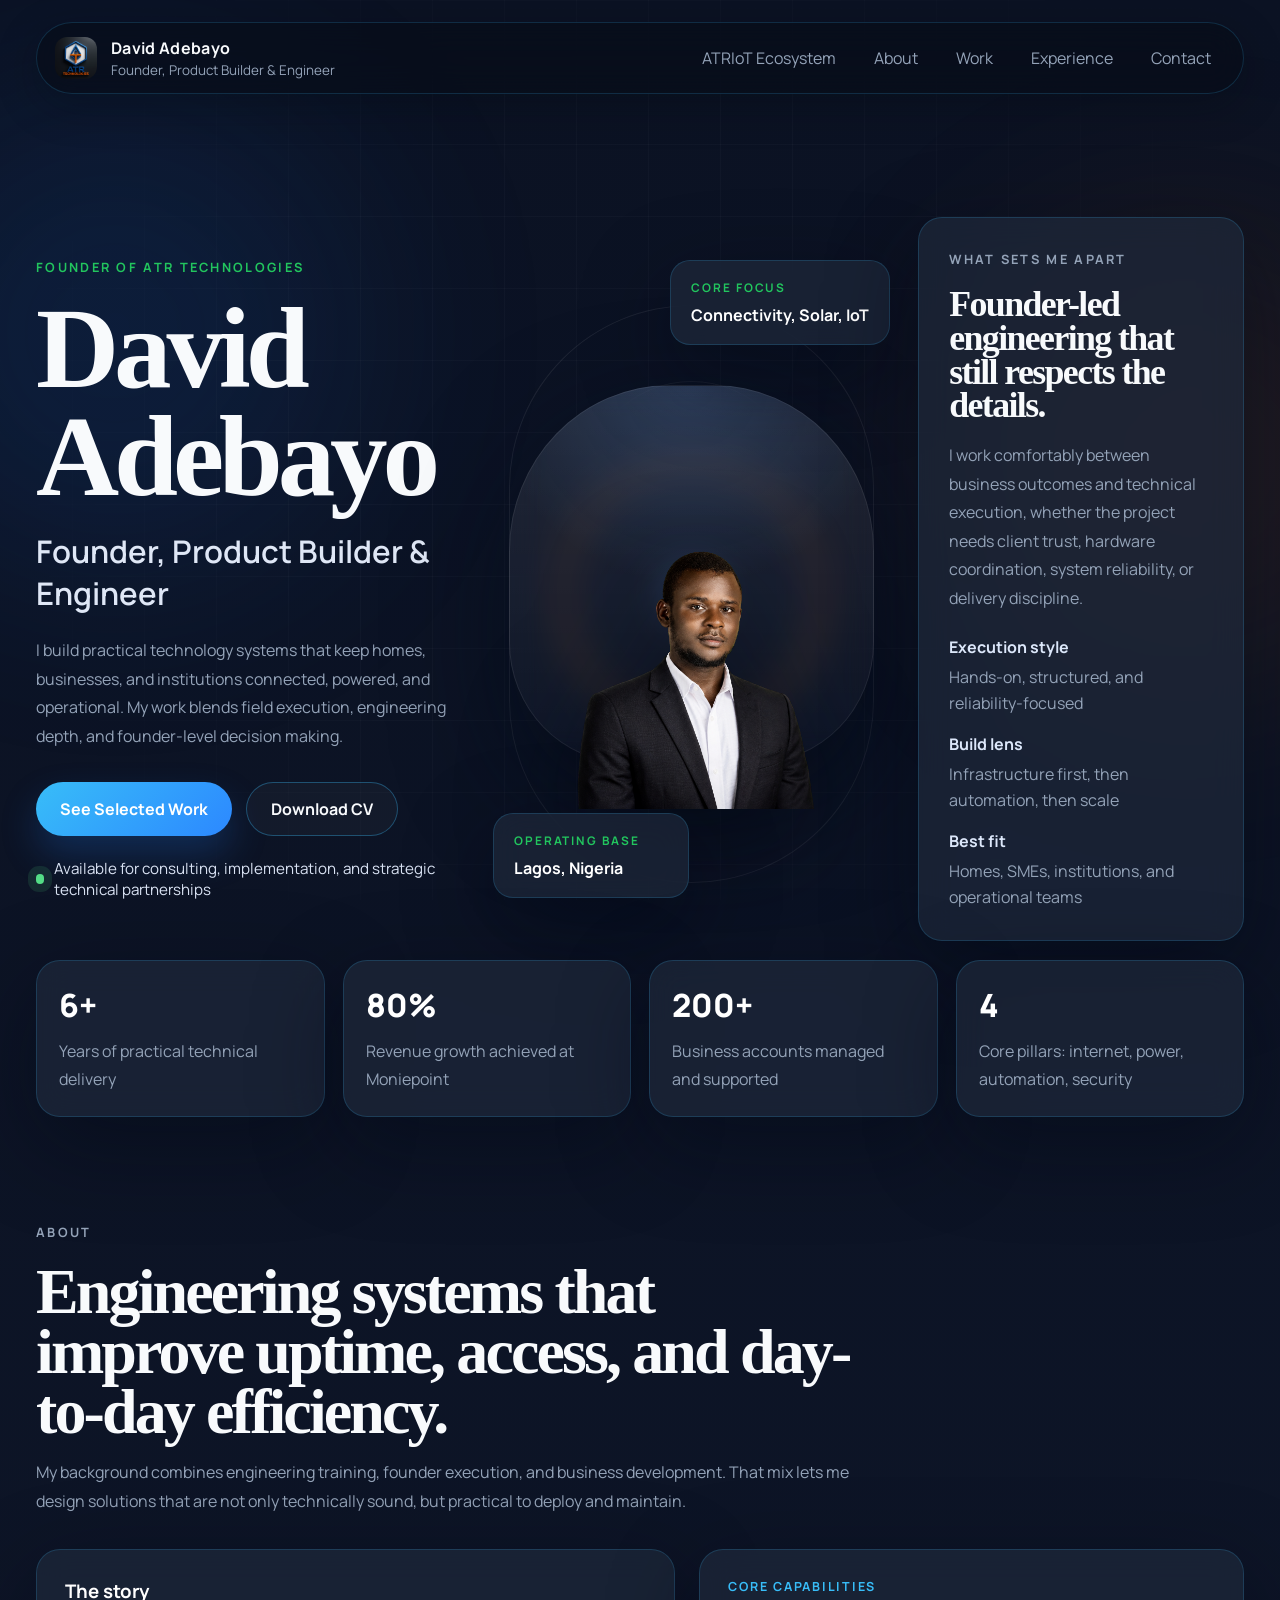
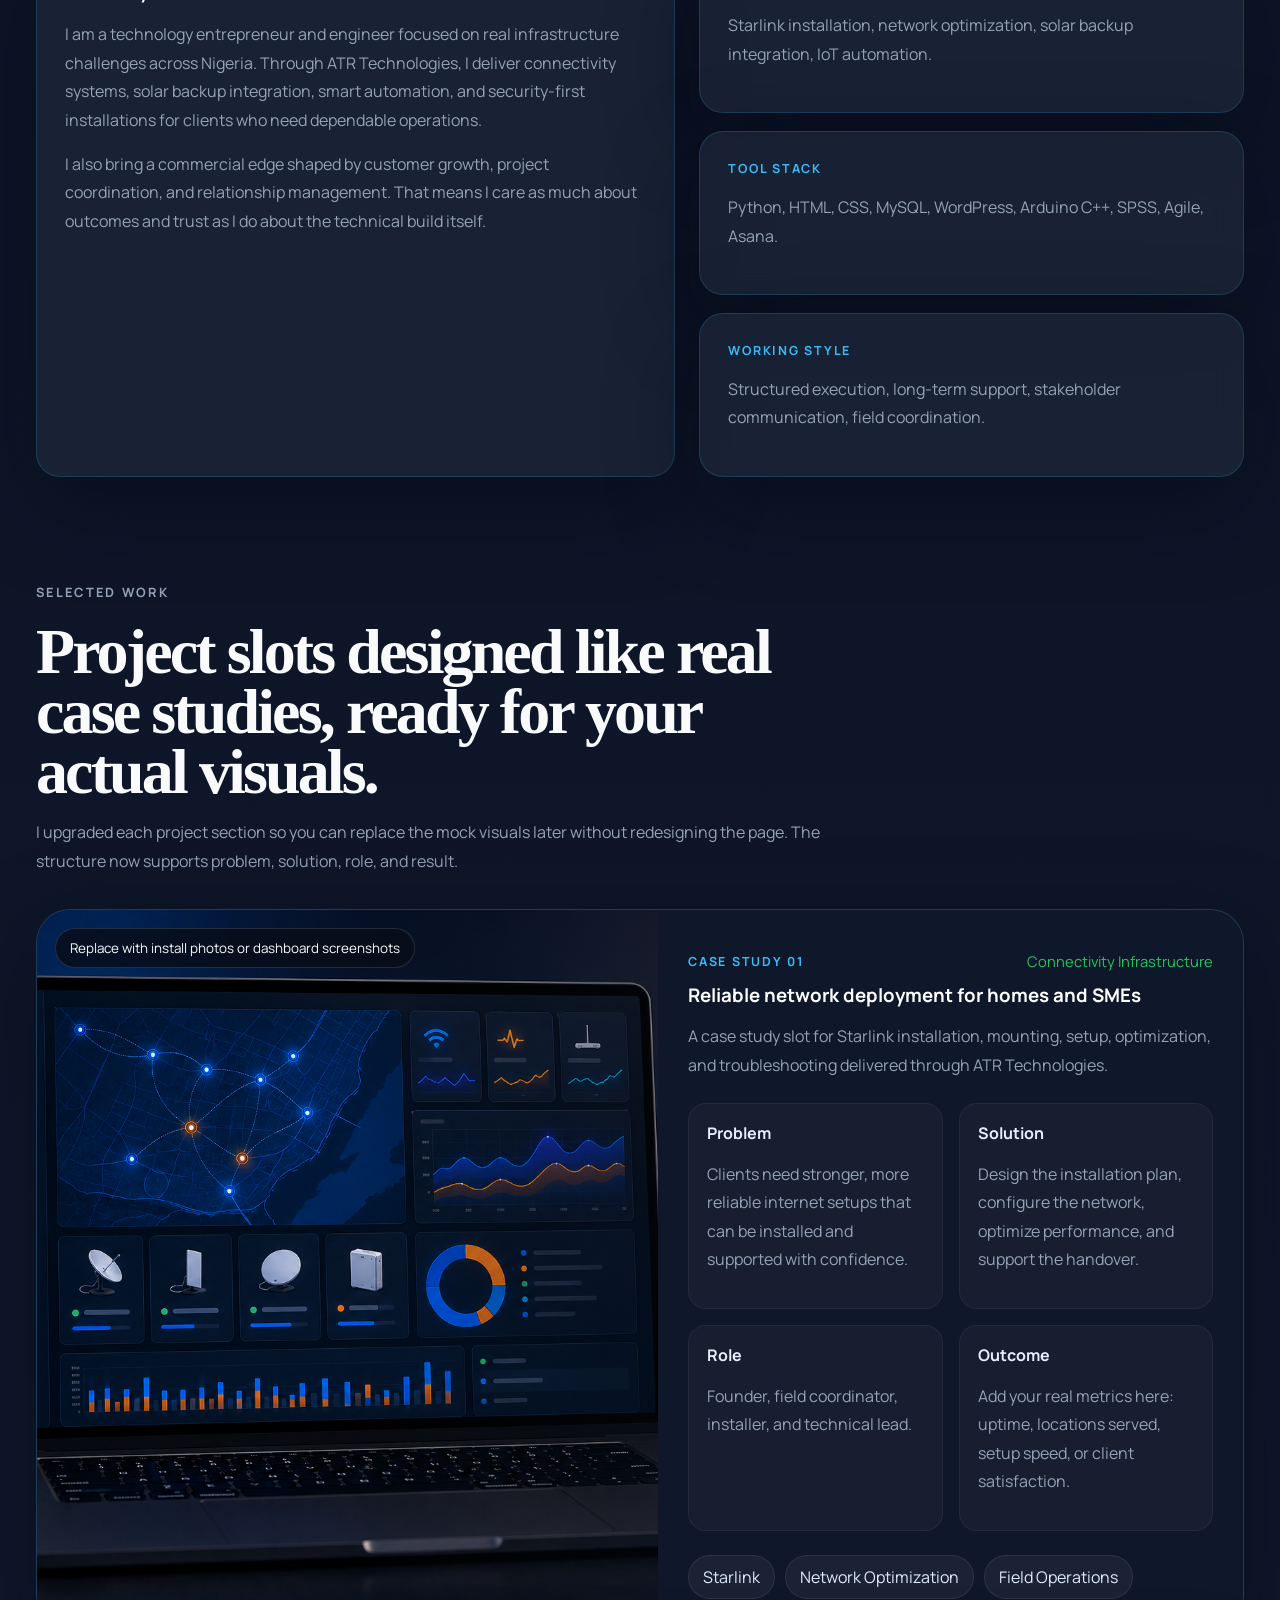
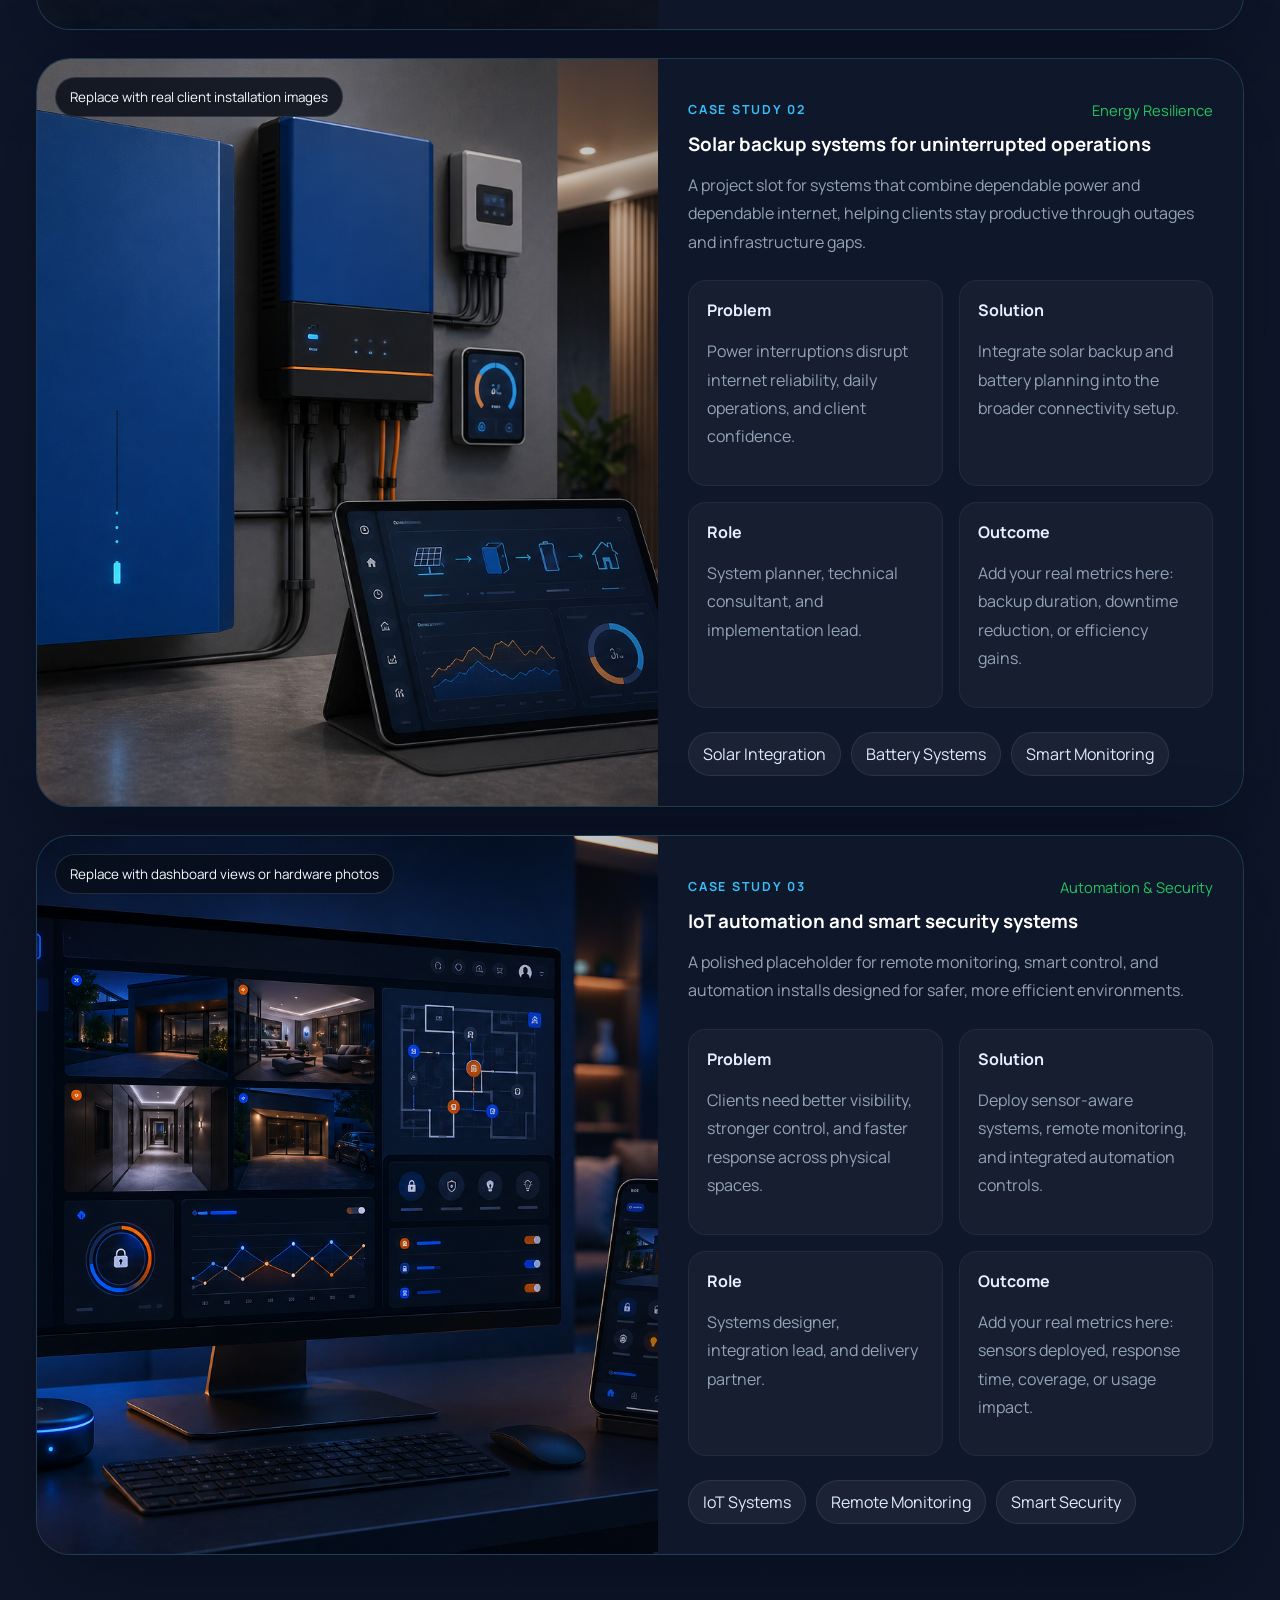
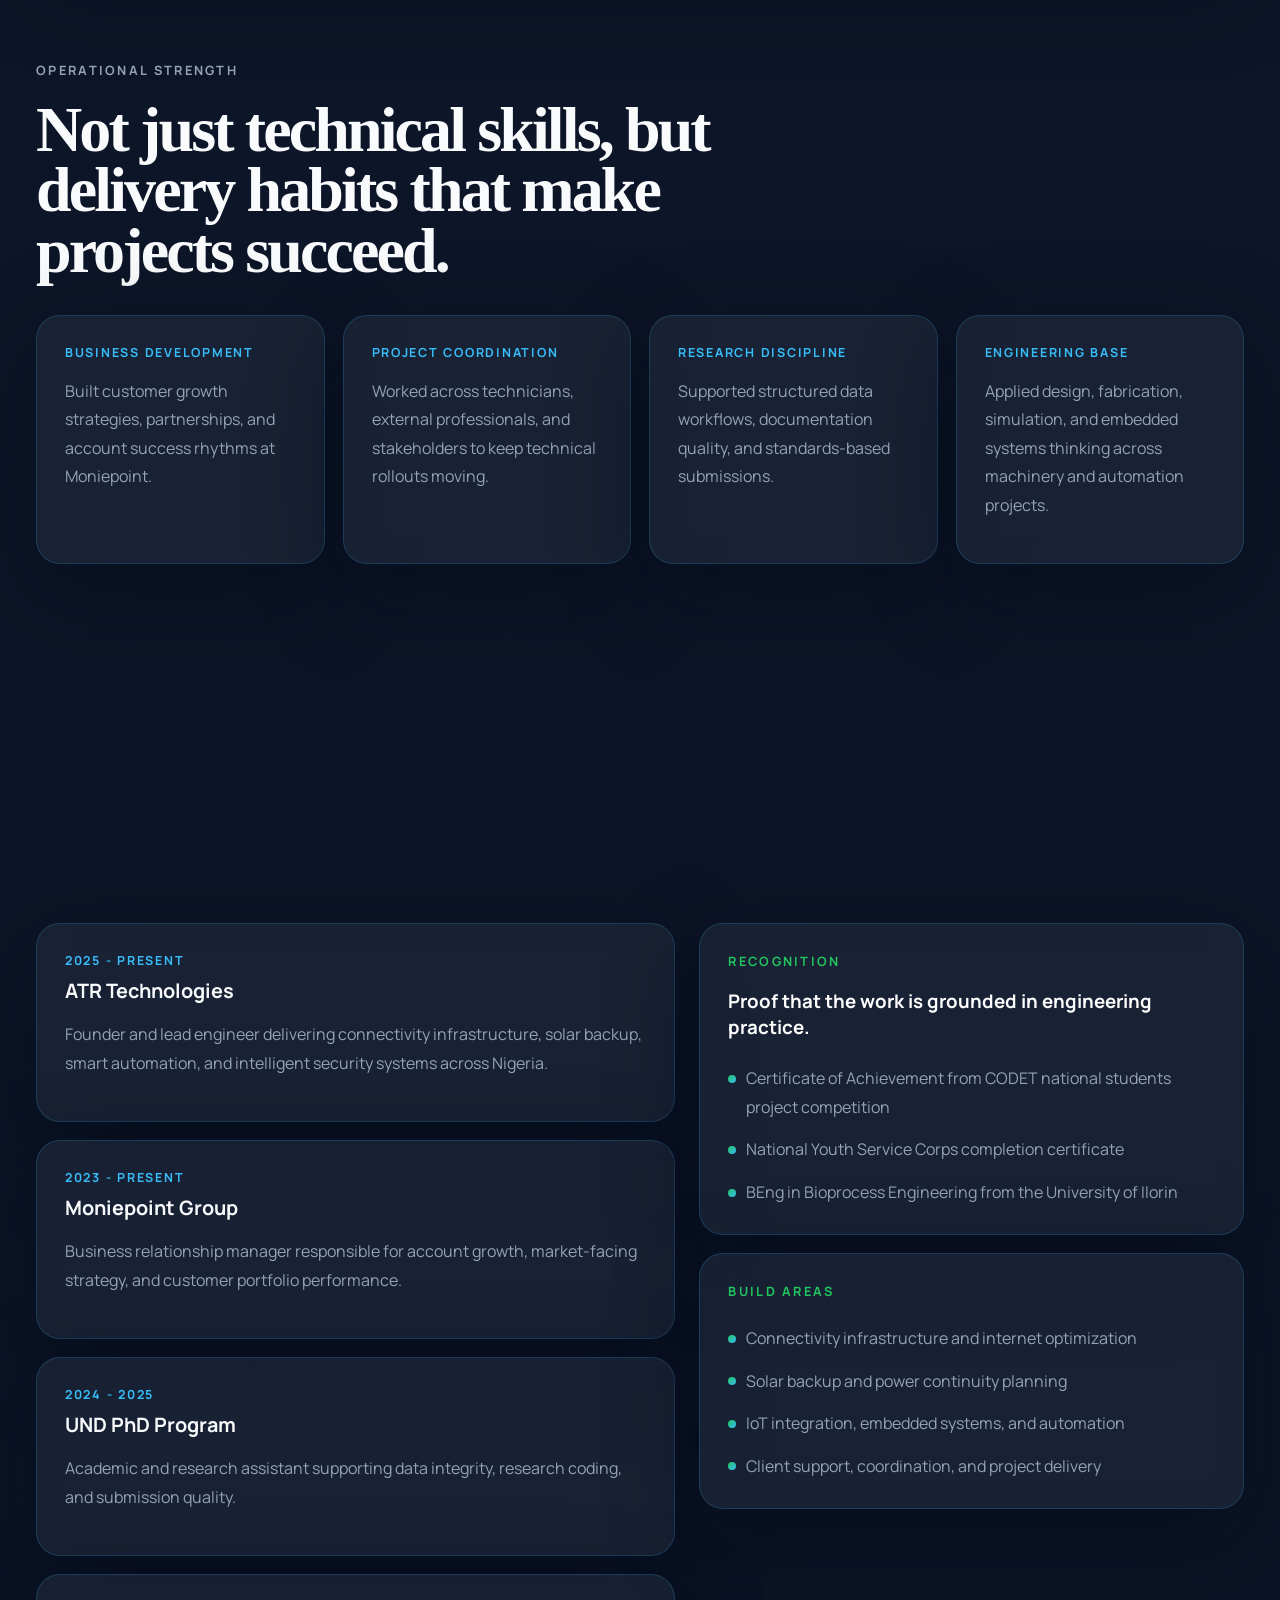
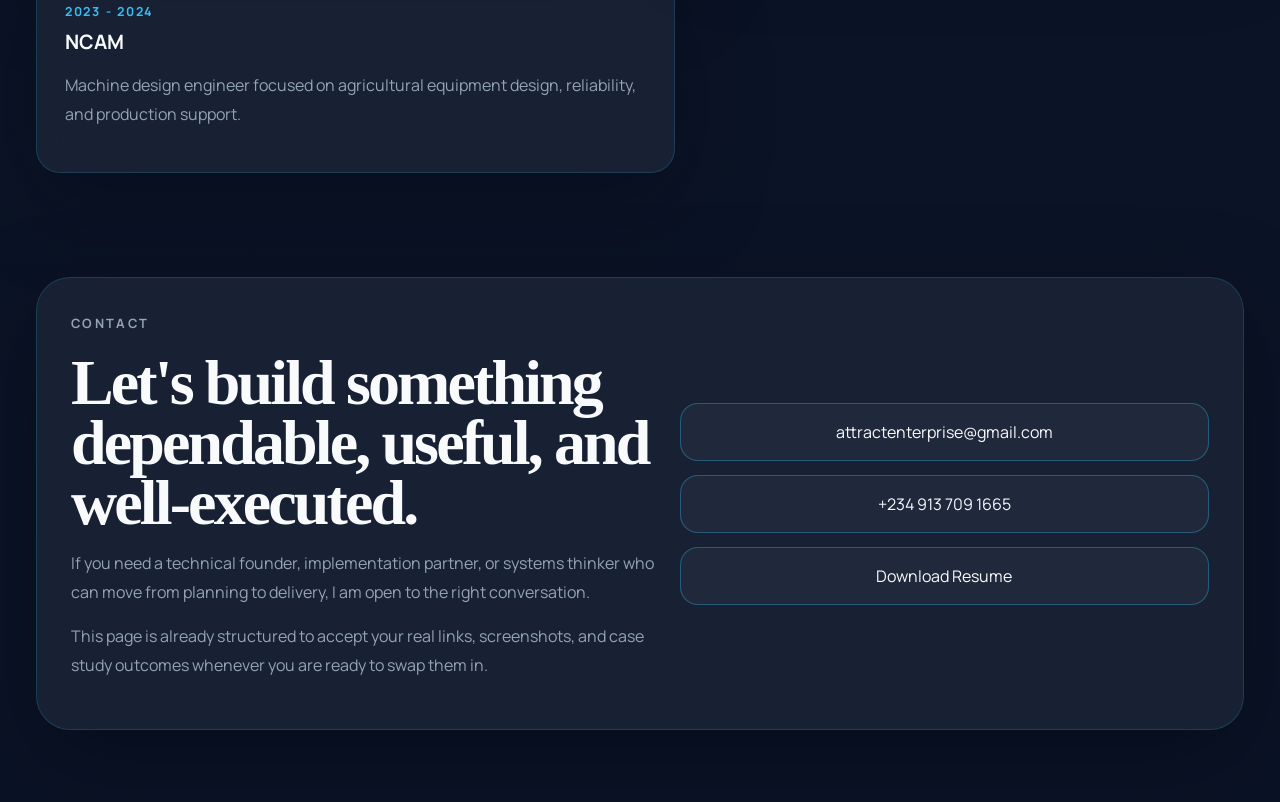
==== portfolio/index.html @ 389d436d "Integrate and adapt the David Adebayo founder portfolio" ====
<!DOCTYPE html>
<html lang="en">
  <head>
    <meta charset="UTF-8" />
    <meta name="viewport" content="width=device-width, initial-scale=1.0" />
    <title>David Adebayo | Founder, Product Builder &amp; Engineer</title>
    <meta
      name="description"
      content="Portfolio of David Adebayo, founder of ATR Technologies, showcasing connectivity infrastructure, solar backup systems, IoT automation, and engineering-led execution."
    />
    <meta
      name="keywords"
      content="David Adebayo, ATR Technologies, Founder, Product Builder, Engineer, IoT, Solar Backup, Starlink, Automation, Portfolio"
    />
    <meta name="theme-color" content="#0d1424" />
    <meta property="og:title" content="David Adebayo | Founder, Product Builder &amp; Engineer" />
    <meta
      property="og:description"
      content="Founder-led portfolio focused on connectivity, resilience, smart systems, and real-world technical delivery."
    />
    <meta property="og:type" content="website" />
    <link rel="icon" type="image/png" href="assets/source/logo.png" />
    <script>
      document.documentElement.classList.add("js");
    </script>
    <link rel="preconnect" href="https://fonts.googleapis.com">
    <link rel="preconnect" href="https://fonts.gstatic.com" crossorigin>
    <link href="https://fonts.googleapis.com/css2?family=Manrope:wght@400;500;600;700;800&display=swap" rel="stylesheet">
    <link rel="stylesheet" href="styles.css" />
  </head>
  <body>
    <div class="ambient ambient-left" aria-hidden="true"></div>
    <div class="ambient ambient-right" aria-hidden="true"></div>

    <div class="page-shell">
      <header class="site-header" id="top">
        <a class="brand" href="#top" aria-label="David Adebayo home">
          <img src="assets/source/logo.png" alt="ATR Technologies logo" />
          <div class="brand-copy">
            <span class="brand-name">David Adebayo</span>
            <span class="brand-role">Founder, Product Builder &amp; Engineer</span>
          </div>
        </a>

        <nav class="site-nav" aria-label="Primary">
          <a href="../index.html">ATRIoT Ecosystem</a>
          <a href="#about">About</a>
          <a href="#work">Work</a>
          <a href="#experience">Experience</a>
          <a href="#contact">Contact</a>
        </nav>
      </header>

      <main>
        <section class="hero section">
          <div class="hero-copy reveal" data-delay="0">
            <p class="eyebrow">Founder of ATR Technologies</p>
            <h1>David Adebayo</h1>
            <p class="hero-role">Founder, Product Builder &amp; Engineer</p>
            <p class="hero-summary">
              I build practical technology systems that keep homes, businesses, and institutions
              connected, powered, and operational. My work blends field execution, engineering
              depth, and founder-level decision making.
            </p>

            <div class="hero-actions">
              <a class="button button-primary" href="#work">See Selected Work</a>
              <a class="button button-secondary" href="assets/Eniola-Adebayo-CV.pdf" download>
                Download CV
              </a>
            </div>

            <div class="hero-availability">
              <span class="availability-dot"></span>
              <span>Available for consulting, implementation, and strategic technical partnerships</span>
            </div>
          </div>

          <div class="hero-stage reveal" data-delay="120">
            <div class="hero-orbit hero-orbit-large" aria-hidden="true"></div>
            <div class="hero-orbit hero-orbit-small" aria-hidden="true"></div>

            <article class="hero-float hero-float-top">
              <span class="hero-float-label">Core focus</span>
              <strong>Connectivity, Solar, IoT</strong>
            </article>

            <article class="hero-float hero-float-bottom">
              <span class="hero-float-label">Operating base</span>
              <strong>Lagos, Nigeria</strong>
            </article>

            <div class="portrait-wrap">
              <img
                class="hero-portrait"
                src="assets/generated/portrait-cutout.png"
                alt="Portrait of David Adebayo"
              />
            </div>
          </div>

          <aside class="hero-side reveal" data-delay="220">
            <div class="insight-card">
              <p class="eyebrow">What sets me apart</p>
              <h2>Founder-led engineering that still respects the details.</h2>
              <p>
                I work comfortably between business outcomes and technical execution, whether the
                project needs client trust, hardware coordination, system reliability, or delivery
                discipline.
              </p>

              <dl class="insight-list">
                <div>
                  <dt>Execution style</dt>
                  <dd>Hands-on, structured, and reliability-focused</dd>
                </div>
                <div>
                  <dt>Build lens</dt>
                  <dd>Infrastructure first, then automation, then scale</dd>
                </div>
                <div>
                  <dt>Best fit</dt>
                  <dd>Homes, SMEs, institutions, and operational teams</dd>
                </div>
              </dl>
            </div>
          </aside>
        </section>

        <section class="impact-strip reveal" aria-label="Key highlights" data-delay="40">
          <article>
            <span class="impact-value">6+</span>
            <span class="impact-label">Years of practical technical delivery</span>
          </article>
          <article>
            <span class="impact-value">80%</span>
            <span class="impact-label">Revenue growth achieved at Moniepoint</span>
          </article>
          <article>
            <span class="impact-value">200+</span>
            <span class="impact-label">Business accounts managed and supported</span>
          </article>
          <article>
            <span class="impact-value">4</span>
            <span class="impact-label">Core pillars: internet, power, automation, security</span>
          </article>
        </section>

        <section class="section about" id="about">
          <div class="section-heading reveal">
            <p class="eyebrow">About</p>
            <h2>Engineering systems that improve uptime, access, and day-to-day efficiency.</h2>
            <p>
              My background combines engineering training, founder execution, and business
              development. That mix lets me design solutions that are not only technically sound,
              but practical to deploy and maintain.
            </p>
          </div>

          <div class="about-grid">
            <article class="about-story reveal" data-delay="40">
              <h3>The story</h3>
              <p>
                I am a technology entrepreneur and engineer focused on real infrastructure
                challenges across Nigeria. Through ATR Technologies, I deliver connectivity
                systems, solar backup integration, smart automation, and security-first
                installations for clients who need dependable operations.
              </p>
              <p>
                I also bring a commercial edge shaped by customer growth, project coordination,
                and relationship management. That means I care as much about outcomes and trust as
                I do about the technical build itself.
              </p>
            </article>

            <div class="about-panels reveal" data-delay="120">
              <article class="mini-panel">
                <span>Core capabilities</span>
                <p>Starlink installation, network optimization, solar backup integration, IoT automation.</p>
              </article>
              <article class="mini-panel">
                <span>Tool stack</span>
                <p>Python, HTML, CSS, MySQL, WordPress, Arduino C++, SPSS, Agile, Asana.</p>
              </article>
              <article class="mini-panel">
                <span>Working style</span>
                <p>Structured execution, long-term support, stakeholder communication, field coordination.</p>
              </article>
            </div>
          </div>
        </section>

        <section class="section work" id="work">
          <div class="section-heading reveal">
            <p class="eyebrow">Selected Work</p>
            <h2>Project slots designed like real case studies, ready for your actual visuals.</h2>
            <p>
              I upgraded each project section so you can replace the mock visuals later without
              redesigning the page. The structure now supports problem, solution, role, and result.
            </p>
          </div>

          <div class="project-grid">
            <article class="project-card reveal" data-delay="0">
              <div class="project-image-wrap">
                <img src="assets/generated/project-connectivity.png" alt="Connectivity project mockup" />
                <span class="project-badge">Replace with install photos or dashboard screenshots</span>
              </div>
              <div class="project-copy">
                <div class="project-topline">
                  <p>Case Study 01</p>
                  <span>Connectivity Infrastructure</span>
                </div>
                <h3>Reliable network deployment for homes and SMEs</h3>
                <p class="project-summary">
                  A case study slot for Starlink installation, mounting, setup, optimization, and
                  troubleshooting delivered through ATR Technologies.
                </p>

                <div class="project-detail-grid">
                  <article>
                    <h4>Problem</h4>
                    <p>Clients need stronger, more reliable internet setups that can be installed and supported with confidence.</p>
                  </article>
                  <article>
                    <h4>Solution</h4>
                    <p>Design the installation plan, configure the network, optimize performance, and support the handover.</p>
                  </article>
                  <article>
                    <h4>Role</h4>
                    <p>Founder, field coordinator, installer, and technical lead.</p>
                  </article>
                  <article>
                    <h4>Outcome</h4>
                    <p>Add your real metrics here: uptime, locations served, setup speed, or client satisfaction.</p>
                  </article>
                </div>

                <ul class="chip-list">
                  <li>Starlink</li>
                  <li>Network Optimization</li>
                  <li>Field Operations</li>
                </ul>
              </div>
            </article>

            <article class="project-card reveal" data-delay="60">
              <div class="project-image-wrap">
                <img src="assets/generated/project-energy.png" alt="Solar backup project mockup" />
                <span class="project-badge">Replace with real client installation images</span>
              </div>
              <div class="project-copy">
                <div class="project-topline">
                  <p>Case Study 02</p>
                  <span>Energy Resilience</span>
                </div>
                <h3>Solar backup systems for uninterrupted operations</h3>
                <p class="project-summary">
                  A project slot for systems that combine dependable power and dependable internet,
                  helping clients stay productive through outages and infrastructure gaps.
                </p>

                <div class="project-detail-grid">
                  <article>
                    <h4>Problem</h4>
                    <p>Power interruptions disrupt internet reliability, daily operations, and client confidence.</p>
                  </article>
                  <article>
                    <h4>Solution</h4>
                    <p>Integrate solar backup and battery planning into the broader connectivity setup.</p>
                  </article>
                  <article>
                    <h4>Role</h4>
                    <p>System planner, technical consultant, and implementation lead.</p>
                  </article>
                  <article>
                    <h4>Outcome</h4>
                    <p>Add your real metrics here: backup duration, downtime reduction, or efficiency gains.</p>
                  </article>
                </div>

                <ul class="chip-list">
                  <li>Solar Integration</li>
                  <li>Battery Systems</li>
                  <li>Smart Monitoring</li>
                </ul>
              </div>
            </article>

            <article class="project-card reveal" data-delay="120">
              <div class="project-image-wrap">
                <img src="assets/generated/project-security.png" alt="IoT security project mockup" />
                <span class="project-badge">Replace with dashboard views or hardware photos</span>
              </div>
              <div class="project-copy">
                <div class="project-topline">
                  <p>Case Study 03</p>
                  <span>Automation &amp; Security</span>
                </div>
                <h3>IoT automation and smart security systems</h3>
                <p class="project-summary">
                  A polished placeholder for remote monitoring, smart control, and automation
                  installs designed for safer, more efficient environments.
                </p>

                <div class="project-detail-grid">
                  <article>
                    <h4>Problem</h4>
                    <p>Clients need better visibility, stronger control, and faster response across physical spaces.</p>
                  </article>
                  <article>
                    <h4>Solution</h4>
                    <p>Deploy sensor-aware systems, remote monitoring, and integrated automation controls.</p>
                  </article>
                  <article>
                    <h4>Role</h4>
                    <p>Systems designer, integration lead, and delivery partner.</p>
                  </article>
                  <article>
                    <h4>Outcome</h4>
                    <p>Add your real metrics here: sensors deployed, response time, coverage, or usage impact.</p>
                  </article>
                </div>

                <ul class="chip-list">
                  <li>IoT Systems</li>
                  <li>Remote Monitoring</li>
                  <li>Smart Security</li>
                </ul>
              </div>
            </article>
          </div>
        </section>

        <section class="section proof">
          <div class="section-heading reveal">
            <p class="eyebrow">Operational Strength</p>
            <h2>Not just technical skills, but delivery habits that make projects succeed.</h2>
          </div>

          <div class="proof-grid">
            <article class="proof-card reveal" data-delay="0">
              <span>Business development</span>
              <p>
                Built customer growth strategies, partnerships, and account success rhythms at
                Moniepoint.
              </p>
            </article>
            <article class="proof-card reveal" data-delay="60">
              <span>Project coordination</span>
              <p>
                Worked across technicians, external professionals, and stakeholders to keep
                technical rollouts moving.
              </p>
            </article>
            <article class="proof-card reveal" data-delay="120">
              <span>Research discipline</span>
              <p>
                Supported structured data workflows, documentation quality, and standards-based
                submissions.
              </p>
            </article>
            <article class="proof-card reveal" data-delay="180">
              <span>Engineering base</span>
              <p>
                Applied design, fabrication, simulation, and embedded systems thinking across
                machinery and automation projects.
              </p>
            </article>
          </div>
        </section>

        <section class="section experience" id="experience">
          <div class="section-heading reveal">
            <p class="eyebrow">Experience</p>
            <h2>A founder who can move across engineering, operations, and commercial execution.</h2>
          </div>

          <div class="experience-layout">
            <div class="timeline reveal" data-delay="0">
              <article class="timeline-card">
                <div class="timeline-meta">
                  <span>2025 - Present</span>
                  <strong>ATR Technologies</strong>
                </div>
                <p>
                  Founder and lead engineer delivering connectivity infrastructure, solar backup,
                  smart automation, and intelligent security systems across Nigeria.
                </p>
              </article>
              <article class="timeline-card">
                <div class="timeline-meta">
                  <span>2023 - Present</span>
                  <strong>Moniepoint Group</strong>
                </div>
                <p>
                  Business relationship manager responsible for account growth, market-facing
                  strategy, and customer portfolio performance.
                </p>
              </article>
              <article class="timeline-card">
                <div class="timeline-meta">
                  <span>2024 - 2025</span>
                  <strong>UND PhD Program</strong>
                </div>
                <p>
                  Academic and research assistant supporting data integrity, research coding, and
                  submission quality.
                </p>
              </article>
              <article class="timeline-card">
                <div class="timeline-meta">
                  <span>2023 - 2024</span>
                  <strong>NCAM</strong>
                </div>
                <p>
                  Machine design engineer focused on agricultural equipment design, reliability,
                  and production support.
                </p>
              </article>
            </div>

            <div class="credentials-column reveal" data-delay="120">
              <article class="credential-panel">
                <p class="eyebrow">Recognition</p>
                <h3>Proof that the work is grounded in engineering practice.</h3>
                <ul class="bullet-list">
                  <li>Certificate of Achievement from CODET national students project competition</li>
                  <li>National Youth Service Corps completion certificate</li>
                  <li>BEng in Bioprocess Engineering from the University of Ilorin</li>
                </ul>
              </article>

              <article class="credential-panel">
                <p class="eyebrow">Build areas</p>
                <ul class="bullet-list">
                  <li>Connectivity infrastructure and internet optimization</li>
                  <li>Solar backup and power continuity planning</li>
                  <li>IoT integration, embedded systems, and automation</li>
                  <li>Client support, coordination, and project delivery</li>
                </ul>
              </article>
            </div>
          </div>
        </section>

        <section class="section contact" id="contact">
          <div class="contact-panel reveal">
            <div class="contact-copy">
              <p class="eyebrow">Contact</p>
              <h2>Let's build something dependable, useful, and well-executed.</h2>
              <p>
                If you need a technical founder, implementation partner, or systems thinker who
                can move from planning to delivery, I am open to the right conversation.
              </p>
              <p class="contact-note">
                This page is already structured to accept your real links, screenshots, and case
                study outcomes whenever you are ready to swap them in.
              </p>
            </div>

            <div class="contact-links">
              <a href="mailto:attractenterprise@gmail.com">attractenterprise@gmail.com</a>
              <a href="tel:+2349137091665">+234 913 709 1665</a>
              <a href="assets/Eniola-Adebayo-CV.pdf" download>Download Resume</a>
            </div>
          </div>
        </section>
      </main>
    </div>

    <script src="script.js"></script>
  </body>
</html>
---- portfolio/styles.css ----
:root {
  --bg: #0F172A;
  --bg-soft: #1E293B;
  --bg-panel: rgba(30, 41, 59, 0.7);
  --bg-panel-strong: rgba(15, 23, 42, 0.9);
  --line: rgba(56, 189, 248, 0.18);
  --line-strong: rgba(56, 189, 248, 0.34);
  --text: #F8FAFC;
  --muted: #94A3B8;
  --blue: #38BDF8;
  --blue-bright: #38BDF8;
  --orange: #22C55E;
  --orange-soft: #22C55E;
  --shadow: 0 28px 90px rgba(2, 8, 18, 0.42);
  --radius-xl: 34px;
  --radius-lg: 24px;
  --radius-md: 18px;
  --max-width: 1260px;
}

* {
  box-sizing: border-box;
}

html {
  scroll-behavior: smooth;
}

body {
  margin: 0;
  min-height: 100vh;
  overflow-x: hidden;
  font-family: "Manrope", sans-serif;
  color: var(--text);
  background:
    linear-gradient(180deg, #0b1223 0%, #0f172a 45%, #0a1325 100%);
}

body::before {
  content: "";
  position: fixed;
  inset: 0;
  pointer-events: none;
  background-image:
    linear-gradient(rgba(255, 255, 255, 0.024) 1px, transparent 1px),
    linear-gradient(90deg, rgba(255, 255, 255, 0.024) 1px, transparent 1px);
  background-size: 72px 72px;
  mask-image: radial-gradient(circle at center, black 45%, transparent 88%);
}

.ambient {
  position: fixed;
  z-index: -1;
  width: 38vw;
  height: 38vw;
  border-radius: 999px;
  filter: blur(110px);
  opacity: 0.26;
}

.ambient-left {
  top: 10vh;
  left: -10vw;
  background: rgba(31, 111, 219, 0.5);
}

.ambient-right {
  top: 24vh;
  right: -12vw;
  background: rgba(244, 122, 20, 0.34);
}

.page-shell {
  position: relative;
  width: min(100%, calc(var(--max-width) + 72px));
  margin: 0 auto;
  padding: 22px 36px 72px;
}

.site-header {
  position: sticky;
  top: 18px;
  z-index: 30;
  display: flex;
  align-items: center;
  justify-content: space-between;
  gap: 18px;
  margin-bottom: 28px;
  padding: 14px 18px;
  border: 1px solid var(--line);
  border-radius: 999px;
  background: rgba(7, 13, 26, 0.72);
  backdrop-filter: blur(18px);
  box-shadow: 0 12px 40px rgba(3, 9, 18, 0.3);
  transition:
    background-color 180ms ease,
    border-color 180ms ease,
    transform 180ms ease;
}

.site-header.is-scrolled {
  background: rgba(7, 13, 26, 0.9);
  border-color: var(--line-strong);
}

.brand {
  display: inline-flex;
  align-items: center;
  gap: 14px;
  min-width: 0;
  color: var(--text);
  text-decoration: none;
}

.brand img {
  width: 42px;
  height: 42px;
  flex-shrink: 0;
  object-fit: cover;
  border-radius: 12px;
}

.brand-copy {
  display: grid;
  gap: 2px;
}

.brand-name {
  font-weight: 700;
  letter-spacing: 0.02em;
}

.brand-role {
  color: var(--muted);
  font-size: 0.84rem;
}

.site-nav {
  display: inline-flex;
  align-items: center;
  gap: 10px;
}

.site-nav a {
  padding: 10px 14px;
  border-radius: 999px;
  color: var(--muted);
  text-decoration: none;
  transition:
    color 160ms ease,
    background-color 160ms ease;
}

.site-nav a:hover,
.site-nav a:focus-visible,
.site-nav a.is-active {
  color: var(--text);
  background: rgba(255, 255, 255, 0.05);
}

.section {
  margin-top: 104px;
}

section[id] {
  scroll-margin-top: 132px;
}

.hero {
  display: grid;
  grid-template-columns: 1.08fr 1fr 0.82fr;
  gap: 28px;
  align-items: center;
  min-height: calc(100vh - 138px);
}

.eyebrow {
  margin: 0 0 18px;
  color: var(--orange-soft);
  font-size: 0.8rem;
  font-weight: 700;
  letter-spacing: 0.18em;
  text-transform: uppercase;
}

.hero-copy h1,
.hero-side h2,
.section-heading h2,
.contact-panel h2 {
  margin: 0;
  font-family: Georgia, "Times New Roman", serif;
  line-height: 0.94;
  letter-spacing: -0.045em;
}

.hero-copy h1 {
  font-size: clamp(4.5rem, 9vw, 7.4rem);
  max-width: 7ch;
}

.hero-role {
  margin: 20px 0 0;
  color: #dfe7f6;
  font-size: clamp(1.4rem, 2.5vw, 1.95rem);
  font-weight: 600;
}

.hero-summary,
.section-heading p,
.about-story p,
.insight-card p,
.impact-label,
.project-summary,
.project-detail-grid p,
.proof-card p,
.timeline-card p,
.credential-panel li,
.contact-copy p,
.mini-panel p {
  color: var(--muted);
  line-height: 1.78;
}

.hero-summary {
  max-width: 35rem;
  margin: 22px 0 0;
}

.hero-actions {
  display: flex;
  flex-wrap: wrap;
  gap: 14px;
  margin-top: 32px;
}

.button {
  display: inline-flex;
  align-items: center;
  justify-content: center;
  min-height: 54px;
  padding: 0 24px;
  border-radius: 999px;
  font-weight: 700;
  text-decoration: none;
  transition:
    transform 180ms ease,
    box-shadow 180ms ease,
    border-color 180ms ease,
    background-color 180ms ease;
}

.button:hover,
.button:focus-visible {
  transform: translateY(-2px);
}

.button-primary {
  color: white;
  background: linear-gradient(135deg, var(--blue) 0%, #2c88ff 100%);
  box-shadow: 0 18px 36px rgba(31, 111, 219, 0.26);
}

.button-secondary {
  color: var(--text);
  border: 1px solid var(--line-strong);
  background: rgba(255, 255, 255, 0.03);
}

.hero-availability {
  display: inline-flex;
  align-items: center;
  gap: 10px;
  margin-top: 22px;
  color: #d9e2f3;
  font-size: 0.95rem;
}

.availability-dot {
  width: 10px;
  height: 10px;
  border-radius: 999px;
  background: #53dc86;
  box-shadow: 0 0 0 8px rgba(83, 220, 134, 0.12);
}

.hero-stage {
  position: relative;
  min-height: 760px;
  display: grid;
  place-items: center;
}

.hero-orbit {
  position: absolute;
  border-radius: 999px;
  border: 1px solid rgba(255, 255, 255, 0.08);
}

.hero-orbit-large {
  inset: 14% 4% 10%;
  background:
    radial-gradient(circle at center, rgba(102, 167, 255, 0.16) 0 10%, transparent 10% 34%, rgba(244, 122, 20, 0.08) 34% 42%, transparent 42% 100%);
}

.hero-orbit-small {
  width: 54%;
  height: 54%;
  top: 24%;
  left: 23%;
  border-color: rgba(255, 255, 255, 0.06);
}

.portrait-wrap {
  position: relative;
  width: min(100%, 560px);
  aspect-ratio: 1 / 1.16;
  display: grid;
  place-items: end center;
  isolation: isolate;
}

.portrait-wrap::before {
  content: "";
  position: absolute;
  inset: 8% 4% 10%;
  border-radius: 44% 44% 32% 32%;
  background:
    radial-gradient(circle at top, rgba(102, 167, 255, 0.18), transparent 48%),
    linear-gradient(180deg, rgba(255, 255, 255, 0.09), rgba(255, 255, 255, 0.015));
  border: 1px solid rgba(255, 255, 255, 0.08);
  backdrop-filter: blur(16px);
  box-shadow: 0 40px 110px rgba(3, 10, 23, 0.58);
}

.hero-portrait {
  position: relative;
  z-index: 1;
  width: 100%;
  height: auto;
  object-fit: contain;
  filter: drop-shadow(0 36px 54px rgba(4, 8, 18, 0.55));
  animation: floatPortrait 8s ease-in-out infinite;
}

.hero-float,
.insight-card,
.impact-strip article,
.about-story,
.mini-panel,
.project-card,
.proof-card,
.timeline-card,
.credential-panel,
.contact-panel {
  border: 1px solid var(--line);
  background: var(--bg-panel);
  backdrop-filter: blur(16px);
  box-shadow: var(--shadow);
}

.hero-float {
  position: absolute;
  z-index: 2;
  min-width: 196px;
  padding: 18px 20px;
  border-radius: 20px;
}

.hero-float-top {
  top: 8%;
  right: 0;
}

.hero-float-bottom {
  bottom: 8%;
  left: 0;
}

.hero-float-label {
  display: block;
  margin-bottom: 8px;
  color: var(--orange-soft);
  font-size: 0.74rem;
  font-weight: 700;
  letter-spacing: 0.16em;
  text-transform: uppercase;
}

.hero-float strong {
  color: white;
}

.hero-side {
  display: flex;
  justify-content: flex-end;
}

.insight-card {
  padding: 30px;
  border-radius: var(--radius-lg);
}

.insight-card h2 {
  margin-bottom: 18px;
  font-size: clamp(2rem, 2.8vw, 3rem);
}

.insight-list {
  display: grid;
  gap: 16px;
  margin: 24px 0 0;
}

.insight-list dt {
  margin-bottom: 6px;
  color: #dce7fa;
  font-weight: 700;
}

.insight-list dd {
  margin: 0;
  color: var(--muted);
  line-height: 1.65;
}

.impact-strip {
  display: grid;
  grid-template-columns: repeat(4, minmax(0, 1fr));
  gap: 18px;
}

.impact-strip article {
  padding: 22px;
  border-radius: var(--radius-lg);
}

.impact-value {
  display: block;
  margin-bottom: 10px;
  color: white;
  font-size: 2rem;
  font-weight: 800;
}

.section-heading {
  max-width: 820px;
  margin-bottom: 34px;
}

.section-heading h2,
.contact-panel h2 {
  font-size: clamp(2.5rem, 5vw, 4.5rem);
  margin-bottom: 16px;
}

.about-grid,
.experience-layout {
  display: grid;
  grid-template-columns: 1.08fr 0.92fr;
  gap: 24px;
}

.about-story,
.mini-panel,
.proof-card,
.timeline-card,
.credential-panel {
  padding: 28px;
  border-radius: var(--radius-lg);
}

.about-story h3,
.credential-panel h3,
.project-copy h3,
.proof-card span,
.mini-panel span {
  margin: 0 0 14px;
  color: white;
}

.about-panels {
  display: grid;
  gap: 18px;
}

.mini-panel span,
.proof-card span,
.project-topline p,
.timeline-meta span {
  display: block;
  color: var(--blue-bright);
  font-size: 0.78rem;
  font-weight: 700;
  letter-spacing: 0.14em;
  text-transform: uppercase;
}

.project-grid {
  display: grid;
  gap: 28px;
}

.project-card {
  display: grid;
  grid-template-columns: 1.03fr 0.97fr;
  overflow: hidden;
  border-radius: var(--radius-xl);
  transition:
    transform 220ms ease,
    border-color 220ms ease,
    box-shadow 220ms ease;
}

.project-card:hover {
  transform: translateY(-6px);
  border-color: rgba(102, 167, 255, 0.42);
}

.project-image-wrap {
  position: relative;
  min-height: 360px;
}

.project-image-wrap img {
  display: block;
  width: 100%;
  height: 100%;
  object-fit: cover;
}

.project-image-wrap::after {
  content: "";
  position: absolute;
  inset: 0;
  background: linear-gradient(90deg, transparent 48%, rgba(8, 14, 26, 0.3) 100%);
}

.project-badge {
  position: absolute;
  top: 18px;
  left: 18px;
  z-index: 1;
  padding: 10px 14px;
  border: 1px solid rgba(255, 255, 255, 0.12);
  border-radius: 999px;
  background: rgba(8, 14, 26, 0.84);
  color: var(--text);
  font-size: 0.84rem;
}

.project-copy {
  padding: 30px;
  background: var(--bg-panel-strong);
}

.project-topline {
  display: flex;
  align-items: center;
  justify-content: space-between;
  gap: 10px;
}

.project-topline span {
  color: var(--orange-soft);
  font-size: 0.92rem;
}

.project-summary {
  margin-top: 14px;
}

.project-detail-grid {
  display: grid;
  grid-template-columns: repeat(2, minmax(0, 1fr));
  gap: 16px;
  margin-top: 24px;
}

.project-detail-grid article {
  padding: 18px;
  border-radius: 18px;
  background: rgba(255, 255, 255, 0.03);
  border: 1px solid rgba(255, 255, 255, 0.05);
}

.project-detail-grid h4 {
  margin: 0 0 10px;
  color: #e8effd;
}

.chip-list,
.bullet-list {
  padding: 0;
  margin: 24px 0 0;
  list-style: none;
}

.chip-list {
  display: flex;
  flex-wrap: wrap;
  gap: 10px;
}

.chip-list li {
  padding: 10px 14px;
  border-radius: 999px;
  border: 1px solid rgba(255, 255, 255, 0.08);
  background: rgba(255, 255, 255, 0.05);
  color: #deebff;
}

.proof-grid {
  display: grid;
  grid-template-columns: repeat(4, minmax(0, 1fr));
  gap: 18px;
}

.proof-card {
  min-height: 220px;
}

.timeline {
  display: grid;
  gap: 18px;
}

.timeline-meta {
  margin-bottom: 12px;
}

.timeline-meta strong {
  display: block;
  margin-top: 8px;
  font-size: 1.24rem;
}

.credentials-column {
  display: grid;
  gap: 18px;
  align-content: start;
}

.bullet-list {
  display: grid;
  gap: 14px;
}

.bullet-list li {
  position: relative;
  padding-left: 18px;
}

.bullet-list li::before {
  content: "";
  position: absolute;
  top: 0.68rem;
  left: 0;
  width: 8px;
  height: 8px;
  border-radius: 999px;
  background: linear-gradient(135deg, var(--orange) 0%, var(--blue-bright) 100%);
}

.contact-panel {
  display: grid;
  grid-template-columns: 1.05fr 0.95fr;
  gap: 24px;
  padding: 34px;
  border-radius: var(--radius-xl);
}

.contact-note {
  margin-top: 16px;
}

.contact-links {
  display: grid;
  gap: 14px;
  align-content: center;
}

.contact-links a {
  display: inline-flex;
  align-items: center;
  justify-content: center;
  min-height: 58px;
  padding: 0 20px;
  border-radius: 18px;
  border: 1px solid var(--line-strong);
  background: rgba(255, 255, 255, 0.04);
  color: var(--text);
  text-decoration: none;
  transition:
    transform 180ms ease,
    border-color 180ms ease,
    background-color 180ms ease;
}

.contact-links a:hover,
.contact-links a:focus-visible {
  transform: translateY(-2px);
  border-color: rgba(102, 167, 255, 0.48);
}

.js .reveal {
  opacity: 0;
  transform: translateY(32px);
  transition:
    opacity 720ms ease,
    transform 720ms ease;
}

.js .reveal.is-visible {
  opacity: 1;
  transform: translateY(0);
}

@keyframes floatPortrait {
  0%,
  100% {
    transform: translateY(0);
  }
  50% {
    transform: translateY(-14px);
  }
}

@media (prefers-reduced-motion: reduce) {
  html {
    scroll-behavior: auto;
  }

  .hero-portrait {
    animation: none;
  }

  .js .reveal {
    opacity: 1;
    transform: none;
    transition: none;
  }
}

@media (max-width: 1220px) {
  .hero {
    grid-template-columns: 1.02fr 0.98fr;
    gap: 34px;
    min-height: auto;
    padding-top: 28px;
  }

  .hero-stage {
    min-height: 560px;
  }

  .hero-side {
    grid-column: 1 / -1;
    justify-content: flex-start;
  }

  .impact-strip,
  .proof-grid {
    grid-template-columns: repeat(2, minmax(0, 1fr));
  }

  .about-grid,
  .experience-layout,
  .contact-panel,
  .project-card {
    grid-template-columns: 1fr;
  }
}

@media (max-width: 860px) {
  .page-shell {
    padding: 18px 18px 54px;
  }

  .site-header {
    position: static;
    flex-direction: column;
    align-items: stretch;
    border-radius: 28px;
  }

  .brand {
    justify-content: center;
  }

  .brand-copy {
    text-align: center;
  }

  .site-nav {
    justify-content: center;
    flex-wrap: wrap;
  }

  .hero-copy h1 {
    font-size: clamp(3.6rem, 18vw, 5.4rem);
  }

  .hero {
    grid-template-columns: 1fr;
  }

  .hero-stage {
    min-height: 430px;
  }

  .hero-float {
    min-width: 156px;
    padding: 14px 16px;
  }

  .project-detail-grid {
    grid-template-columns: 1fr;
  }

  .impact-strip,
  .proof-grid {
    grid-template-columns: 1fr;
  }

  .section {
    margin-top: 76px;
  }
}
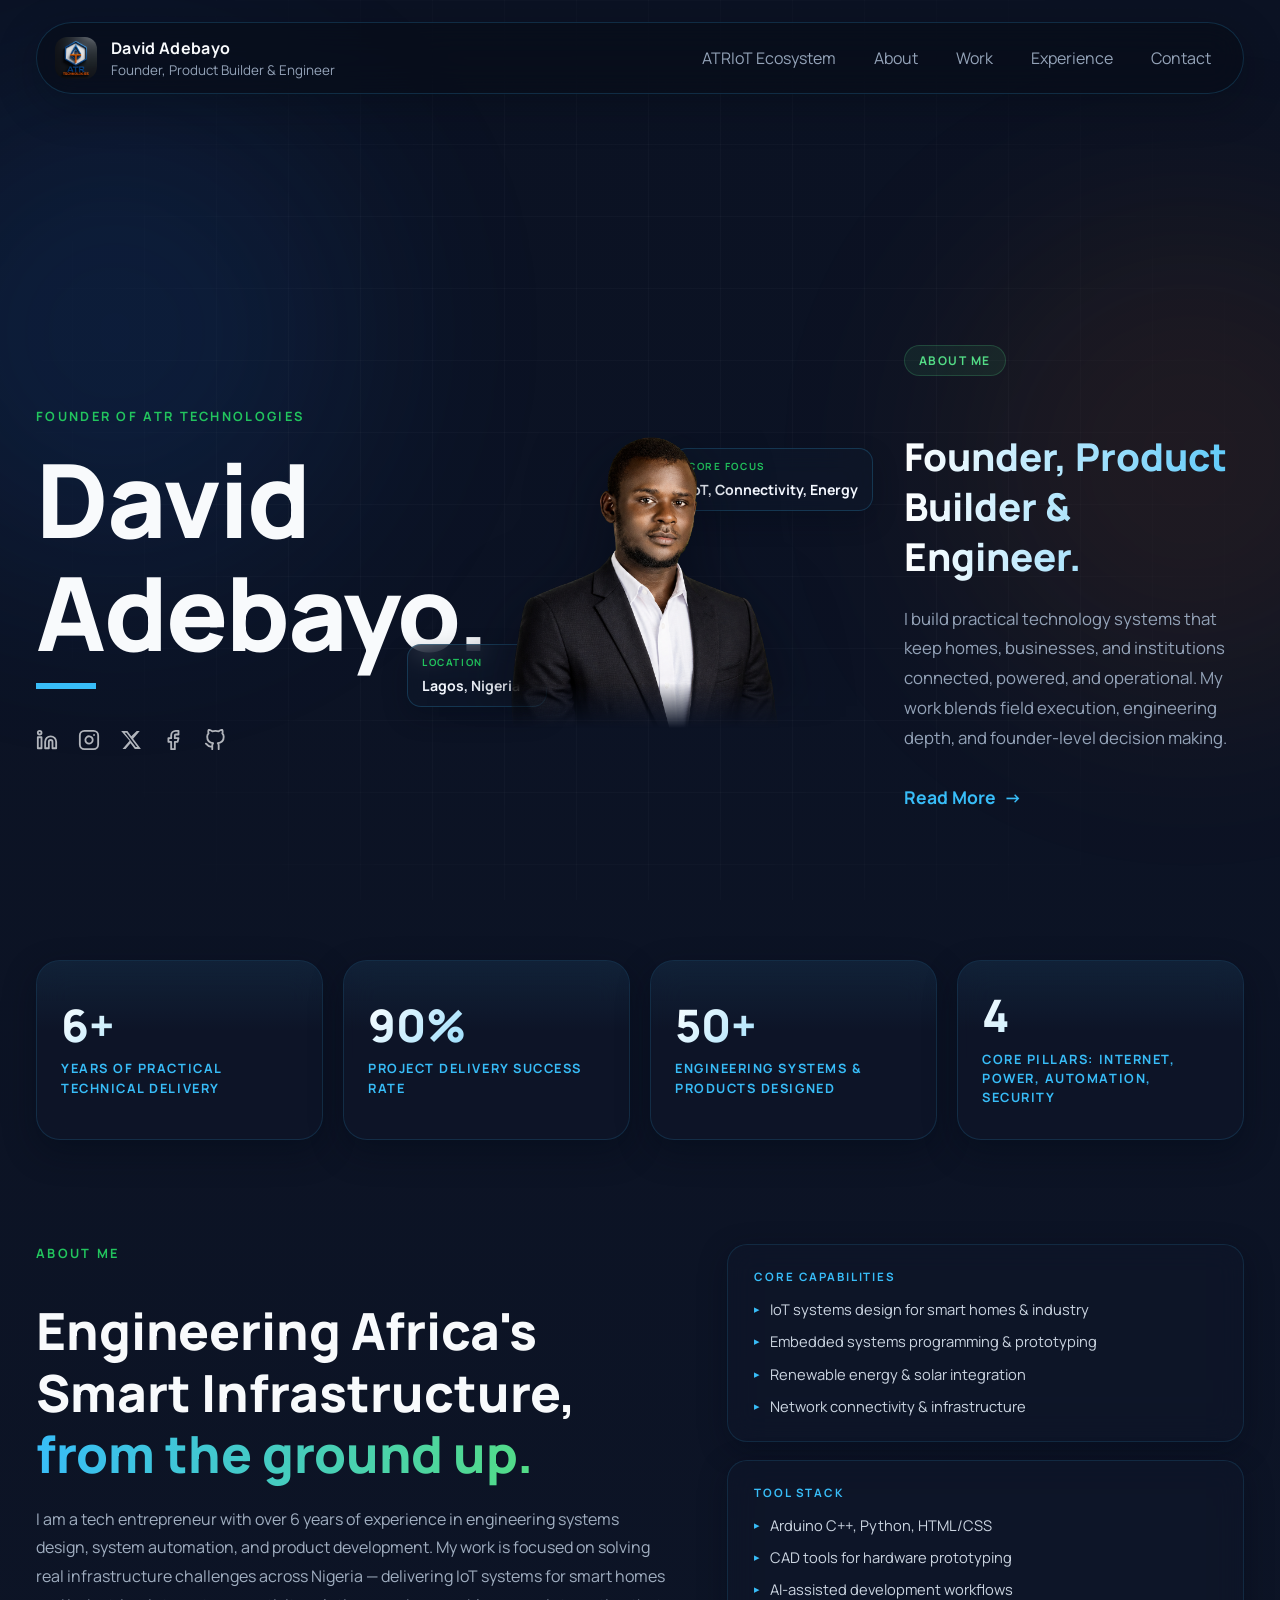
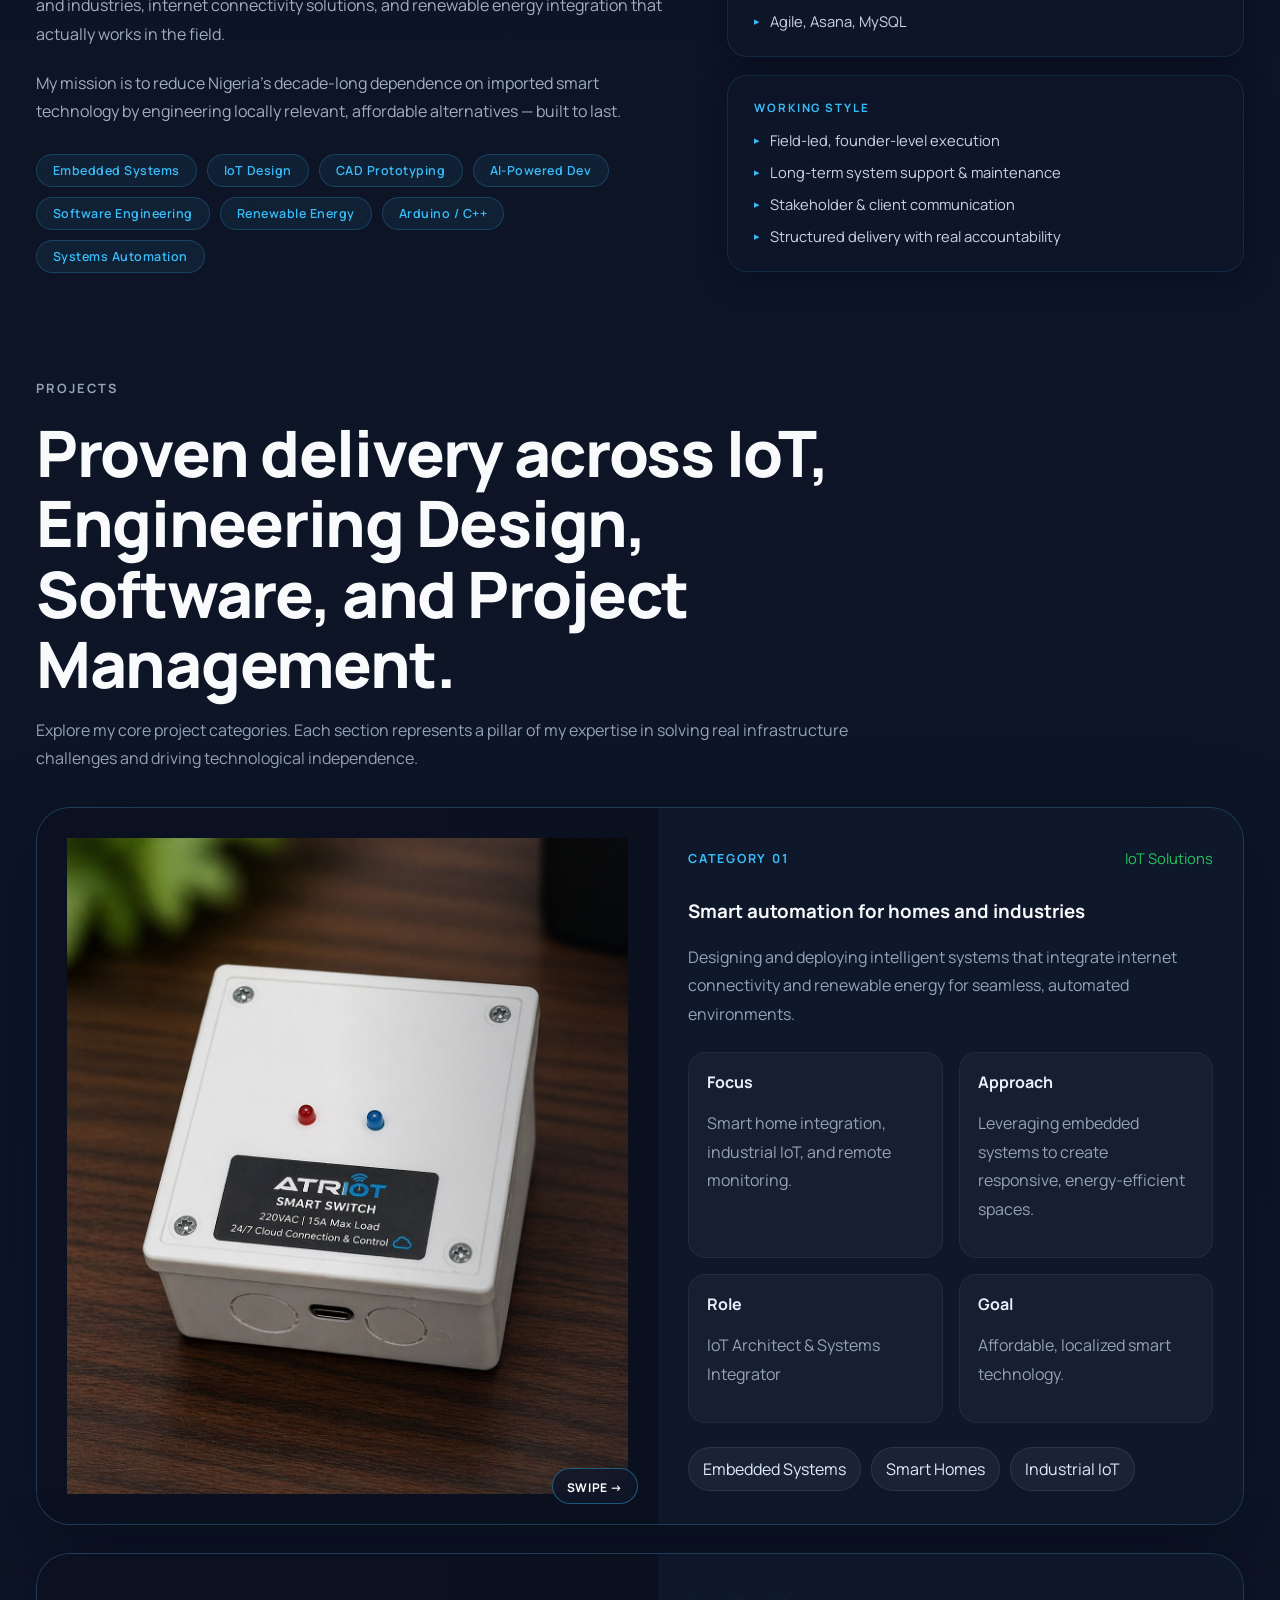
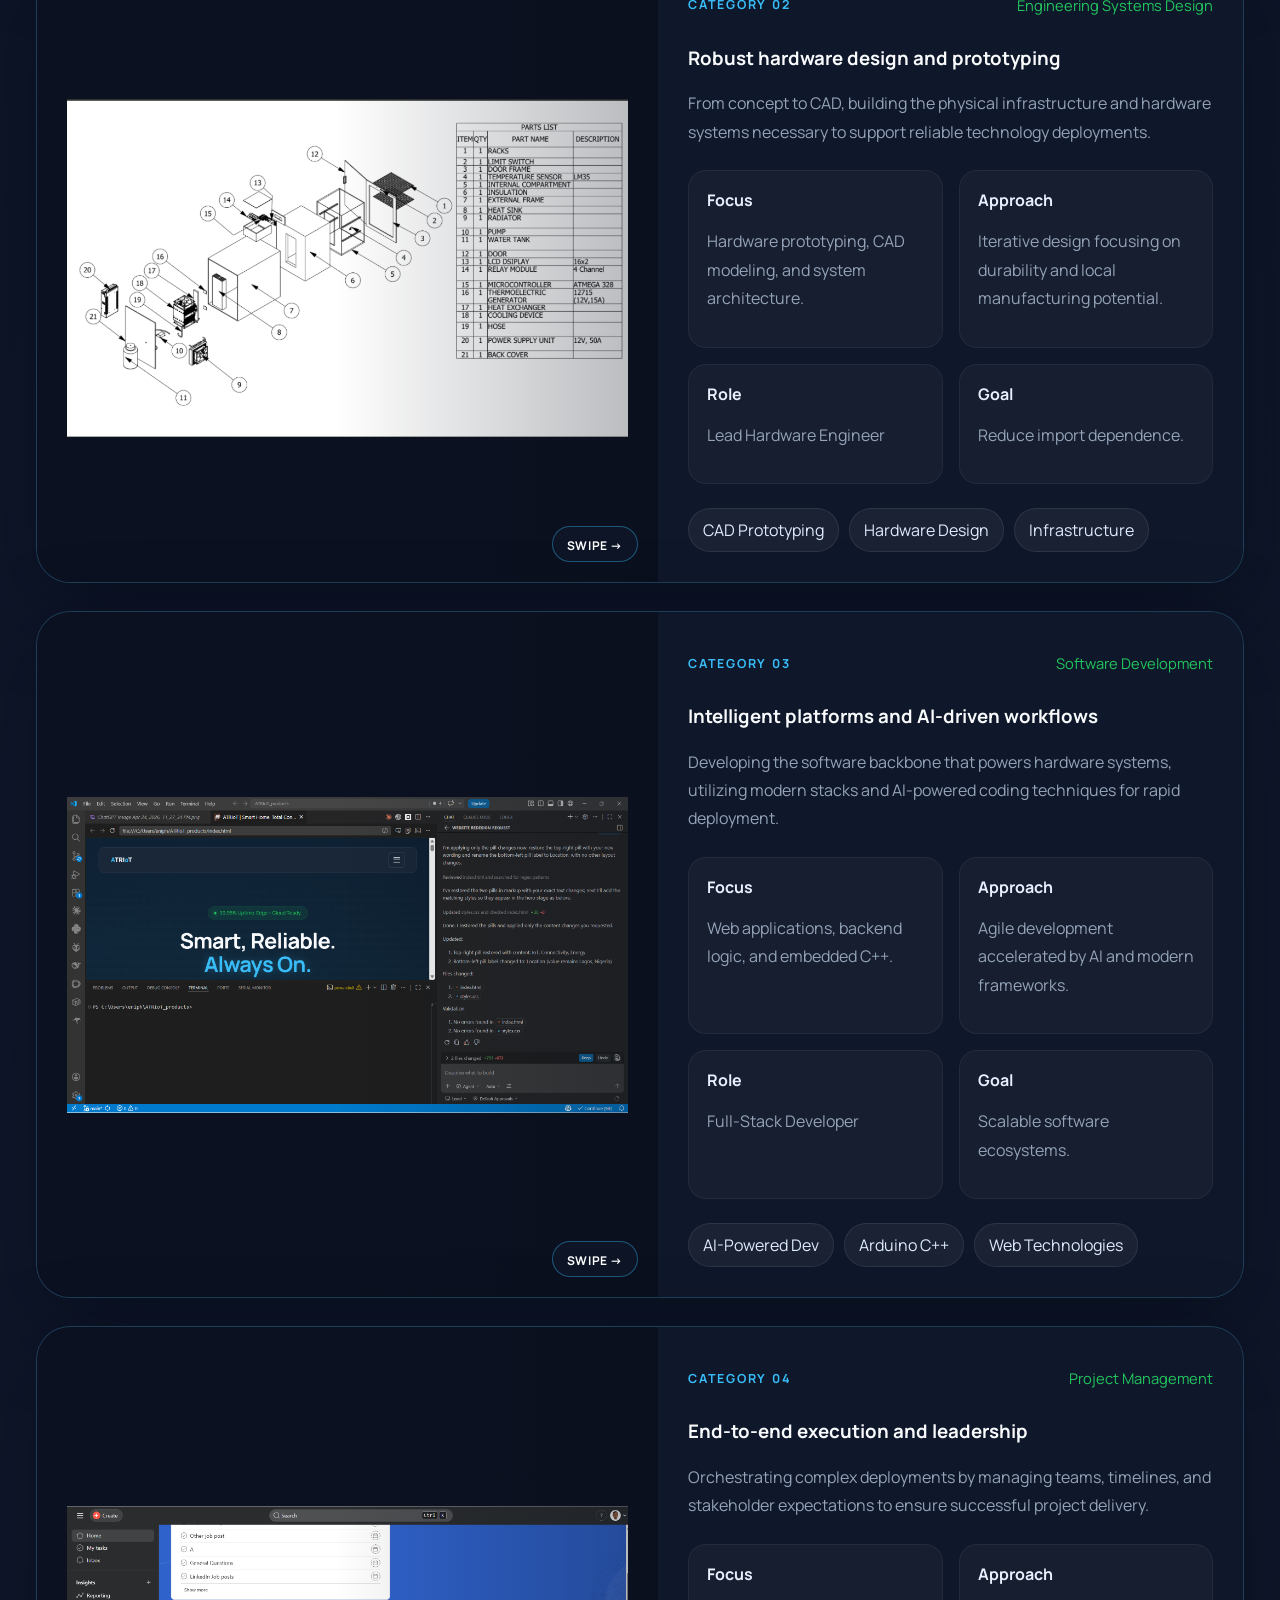
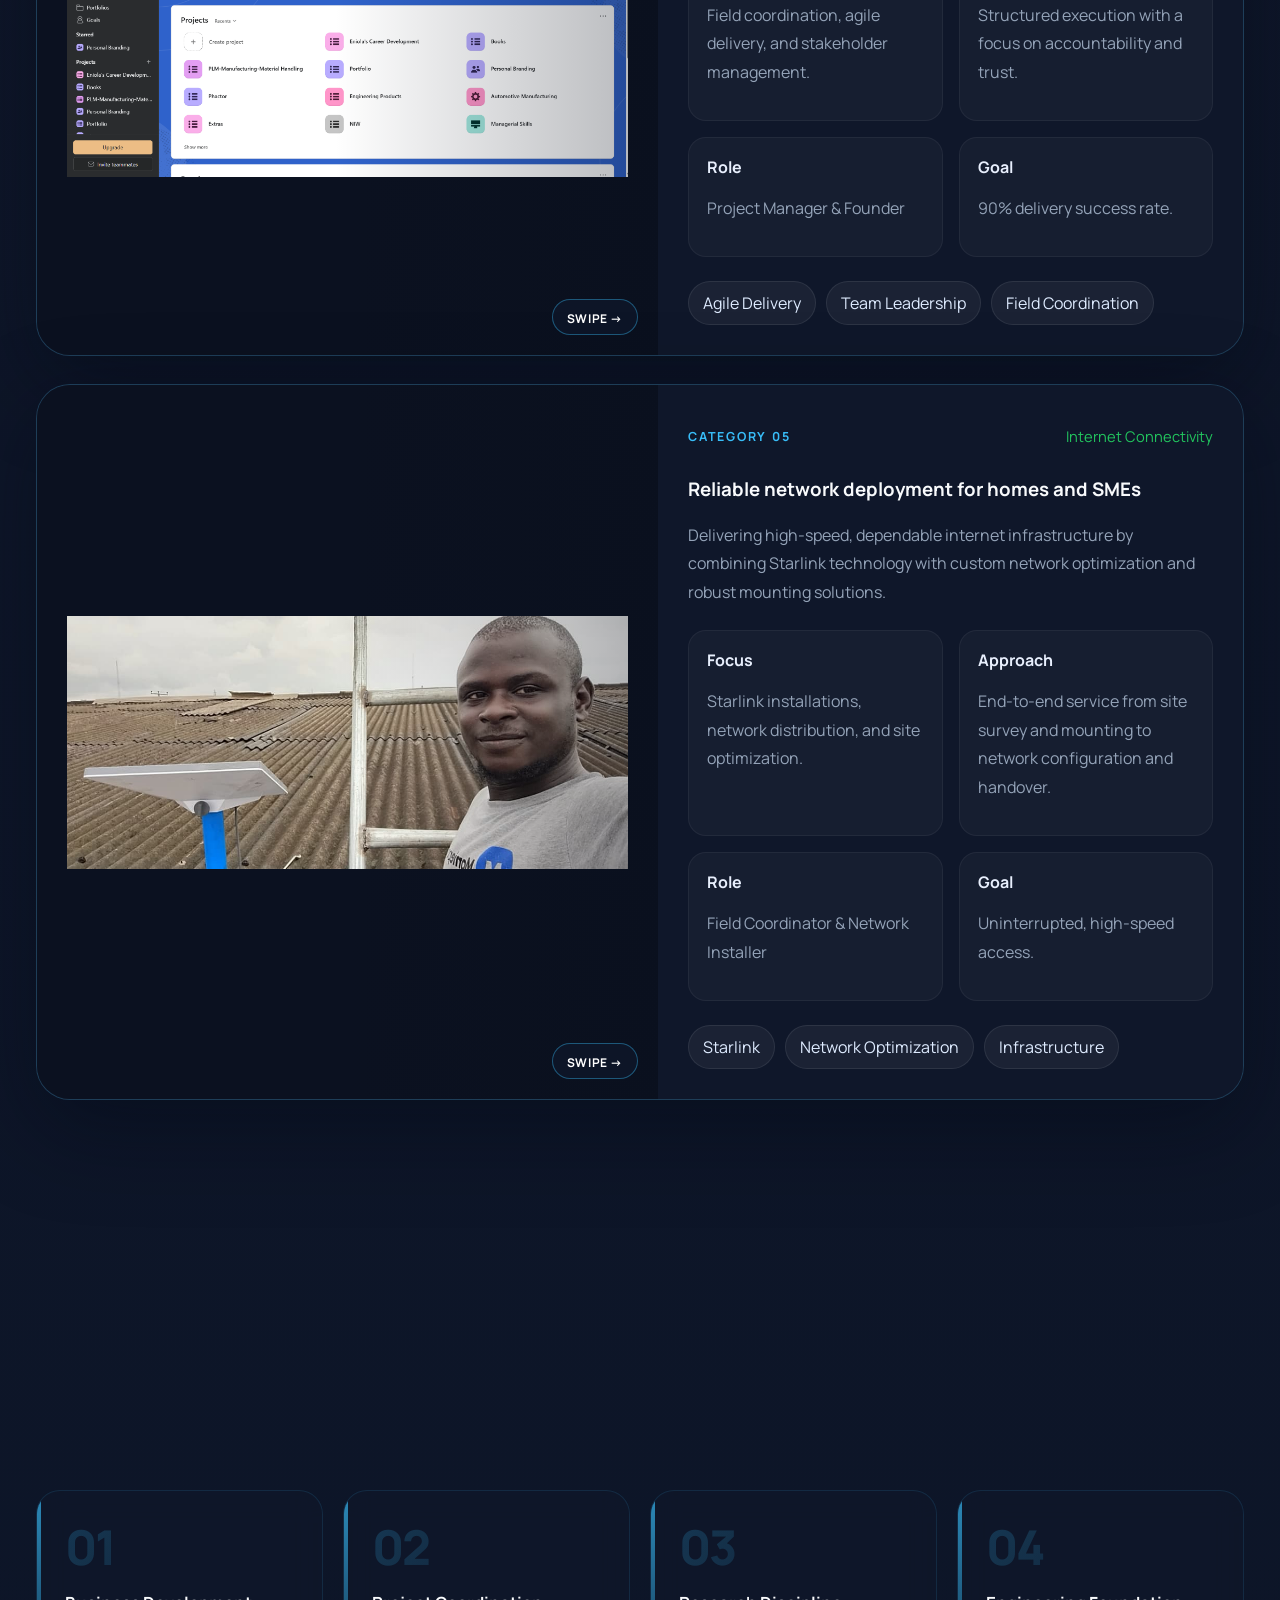
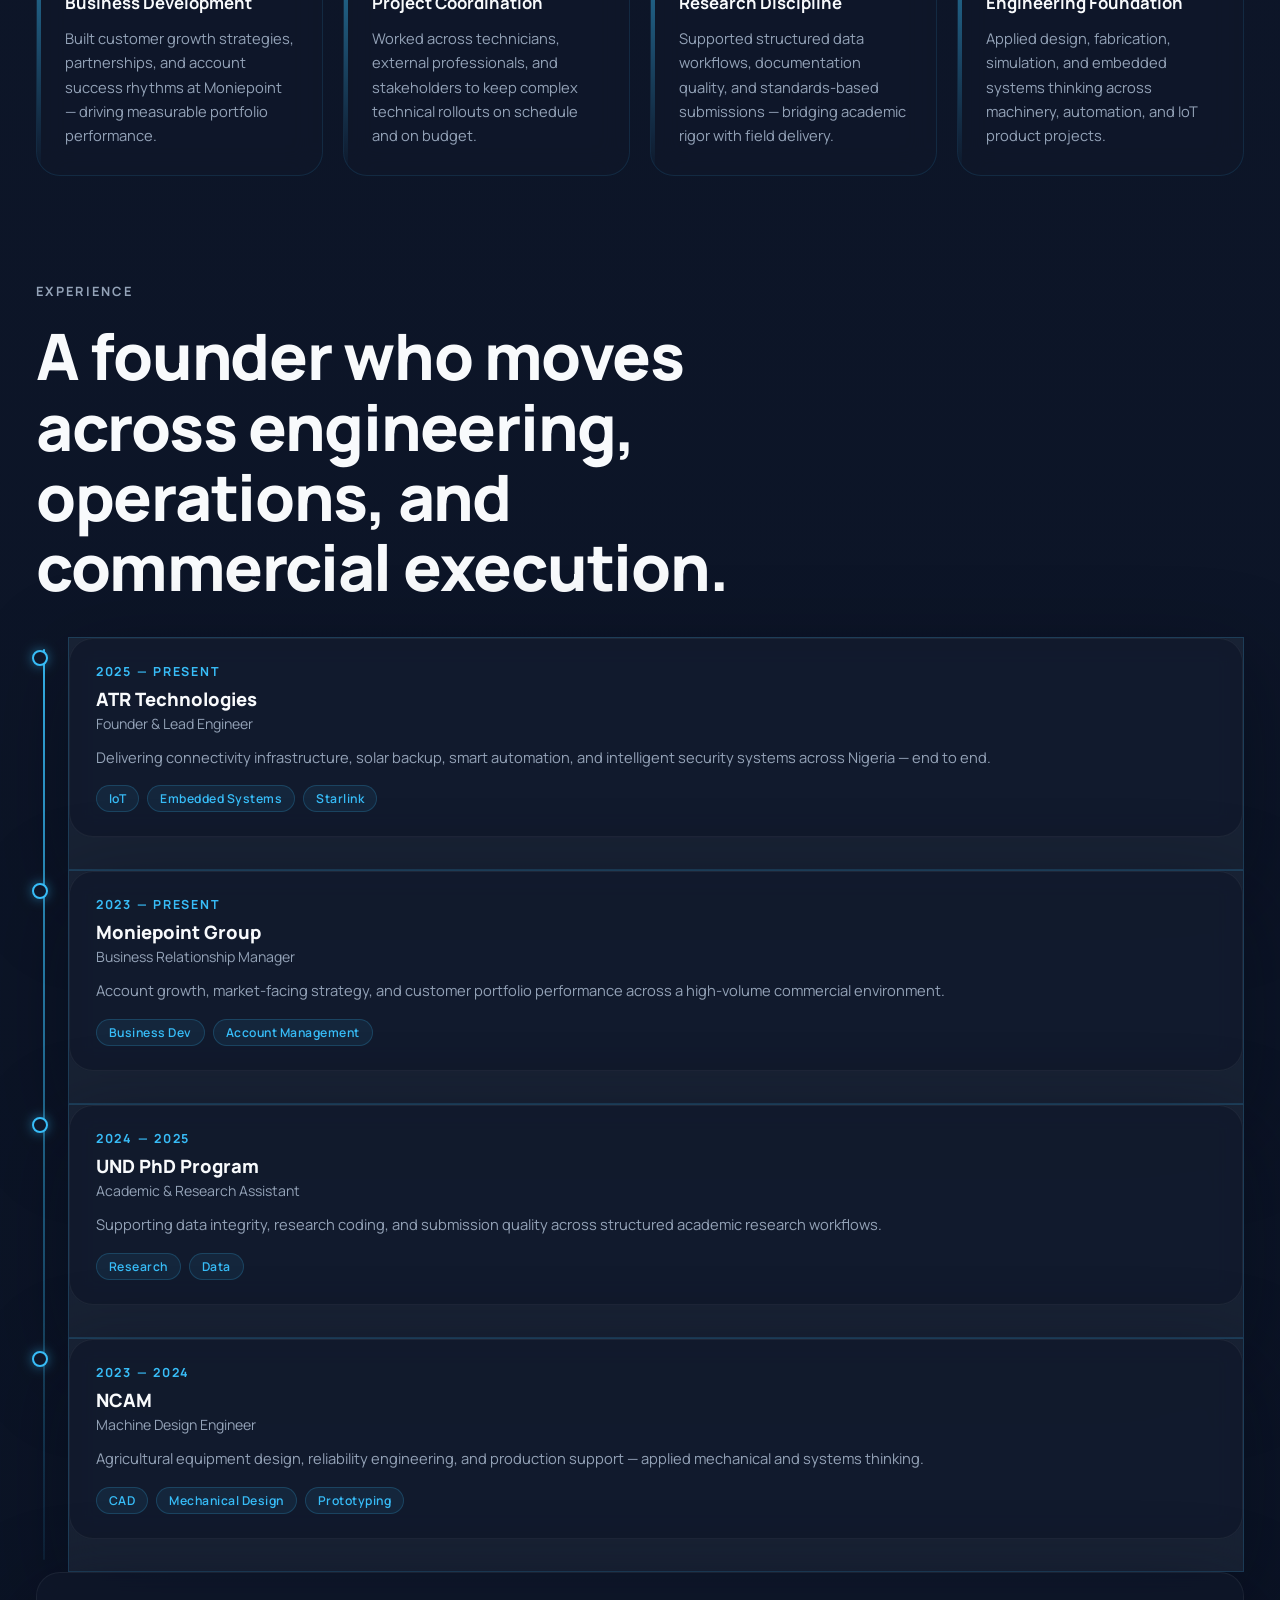
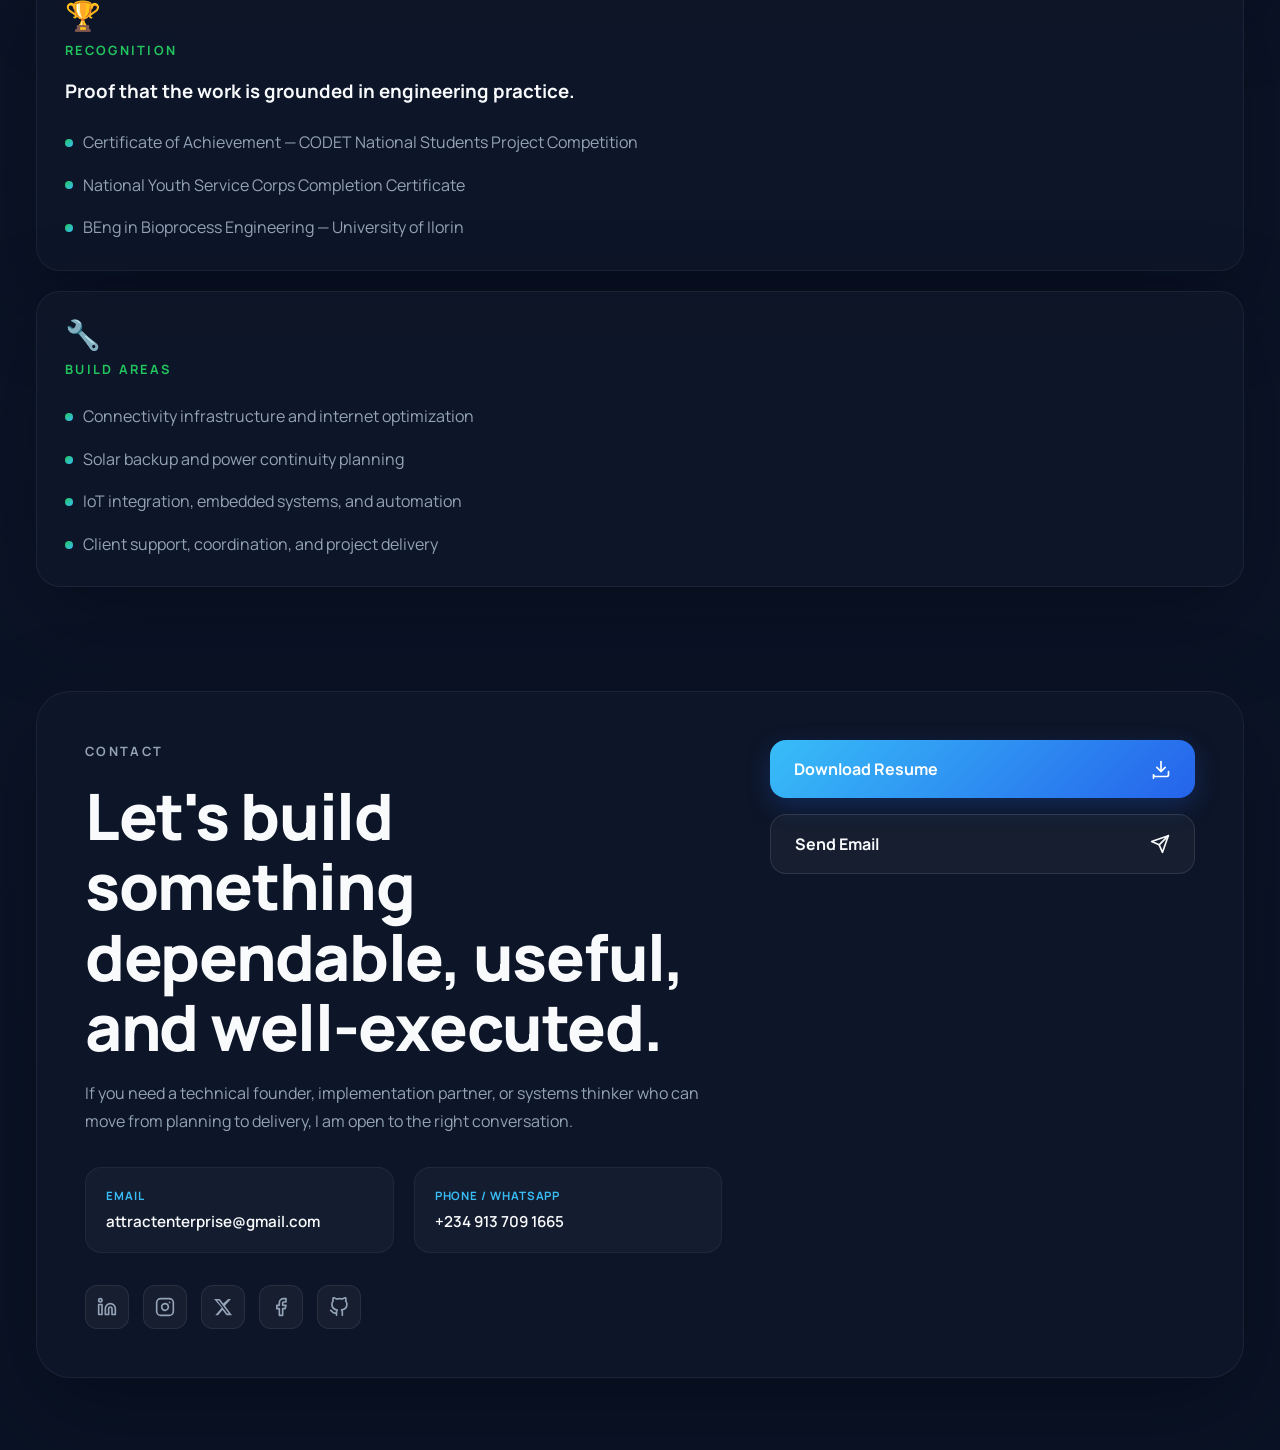
==== commit 42781ed1: "feat: finalize portfolio projects, modernize experience sections, and add founder spotlight to landi" ====
--- a/portfolio/index.html
+++ b/portfolio/index.html
@@ -53,44 +53,45 @@
 
       <main>
         <section class="hero section">
-          <div class="hero-copy reveal" data-delay="0">
+          <div class="hero-left reveal" data-delay="0">
             <p class="eyebrow">Founder of ATR Technologies</p>
-            <h1>David Adebayo</h1>
-            <p class="hero-role">Founder, Product Builder &amp; Engineer</p>
-            <p class="hero-summary">
-              I build practical technology systems that keep homes, businesses, and institutions
-              connected, powered, and operational. My work blends field execution, engineering
-              depth, and founder-level decision making.
-            </p>
-
-            <div class="hero-actions">
-              <a class="button button-primary" href="#work">See Selected Work</a>
-              <a class="button button-secondary" href="assets/Eniola-Adebayo-CV.pdf" download>
-                Download CV
+            <h1>David<br>Adebayo.</h1>
+            <div class="hero-line"></div>
+            
+            <div class="hero-socials">
+              <!-- LinkedIn -->
+              <a href="https://www.linkedin.com/in/david-adebayo-8587b8151/" target="_blank" rel="noopener" aria-label="LinkedIn">
+                <svg width="22" height="22" viewBox="0 0 24 24" fill="none" stroke="currentColor" stroke-width="2" stroke-linecap="round" stroke-linejoin="round"><path d="M16 8a6 6 0 0 1 6 6v7h-4v-7a2 2 0 0 0-2-2 2 2 0 0 0-2 2v7h-4v-7a6 6 0 0 1 6-6z"></path><rect x="2" y="9" width="4" height="12"></rect><circle cx="4" cy="4" r="2"></circle></svg>
               </a>
-            </div>
-
-            <div class="hero-availability">
-              <span class="availability-dot"></span>
-              <span>Available for consulting, implementation, and strategic technical partnerships</span>
+              <!-- Instagram -->
+              <a href="https://www.instagram.com/atrtech001/?hl=en" target="_blank" rel="noopener" aria-label="Instagram">
+                <svg width="22" height="22" viewBox="0 0 24 24" fill="none" stroke="currentColor" stroke-width="2" stroke-linecap="round" stroke-linejoin="round"><rect x="2" y="2" width="20" height="20" rx="5" ry="5"></rect><path d="M16 11.37A4 4 0 1 1 12.63 8 4 4 0 0 1 16 11.37z"></path><line x1="17.5" y1="6.5" x2="17.51" y2="6.5"></line></svg>
+              </a>
+              <!-- X (Twitter) -->
+              <a href="https://x.com/Atr_Tech_Dave" target="_blank" rel="noopener" aria-label="X / Twitter">
+                <svg width="22" height="22" viewBox="0 0 24 24" fill="currentColor"><path d="M18.244 2.25h3.308l-7.227 8.26 8.502 11.24H16.17l-4.714-6.231-5.401 6.231H2.744l7.73-8.835L1.254 2.25H8.08l4.253 5.622zm-1.161 17.52h1.833L7.084 4.126H5.117z"/></svg>
+              </a>
+              <!-- Facebook -->
+              <a href="https://web.facebook.com/profile.php?id=61569096717322" target="_blank" rel="noopener" aria-label="Facebook">
+                <svg width="22" height="22" viewBox="0 0 24 24" fill="none" stroke="currentColor" stroke-width="2" stroke-linecap="round" stroke-linejoin="round"><path d="M18 2h-3a5 5 0 0 0-5 5v3H7v4h3v8h4v-8h3l1-4h-4V7a1 1 0 0 1 1-1h3z"></path></svg>
+              </a>
+              <!-- GitHub -->
+              <a href="https://github.com/daveola956-spec" target="_blank" rel="noopener" aria-label="GitHub">
+                <svg width="22" height="22" viewBox="0 0 24 24" fill="none" stroke="currentColor" stroke-width="2" stroke-linecap="round" stroke-linejoin="round"><path d="M9 19c-5 1.5-5-2.5-7-3m14 6v-3.87a3.37 3.37 0 0 0-.94-2.61c3.14-.35 6.44-1.54 6.44-7A5.44 5.44 0 0 0 20 4.77 5.07 5.07 0 0 0 19.91 1S18.73.65 16 2.48a13.38 13.38 0 0 0-7 0C6.27.65 5.09 1 5.09 1A5.07 5.07 0 0 0 5 4.77a5.44 5.44 0 0 0-1.5 3.78c0 5.42 3.3 6.61 6.44 7A3.37 3.37 0 0 0 9 18.13V22"></path></svg>
+              </a>
             </div>
           </div>
 
           <div class="hero-stage reveal" data-delay="120">
-            <div class="hero-orbit hero-orbit-large" aria-hidden="true"></div>
-            <div class="hero-orbit hero-orbit-small" aria-hidden="true"></div>
-
-            <article class="hero-float hero-float-top">
-              <span class="hero-float-label">Core focus</span>
-              <strong>Connectivity, Solar, IoT</strong>
-            </article>
-
-            <article class="hero-float hero-float-bottom">
-              <span class="hero-float-label">Operating base</span>
-              <strong>Lagos, Nigeria</strong>
-            </article>
-
             <div class="portrait-wrap">
+              <article class="hero-float hero-float-top">
+                <span class="hero-float-label">Core focus</span>
+                <strong>IoT, Connectivity, Energy</strong>
+              </article>
+              <article class="hero-float hero-float-bottom">
+                <span class="hero-float-label">Location</span>
+                <strong>Lagos, Nigeria</strong>
+              </article>
               <img
                 class="hero-portrait"
                 src="assets/generated/portrait-cutout.png"
@@ -99,273 +100,397 @@
             </div>
           </div>
 
-          <aside class="hero-side reveal" data-delay="220">
-            <div class="insight-card">
-              <p class="eyebrow">What sets me apart</p>
-              <h2>Founder-led engineering that still respects the details.</h2>
-              <p>
-                I work comfortably between business outcomes and technical execution, whether the
-                project needs client trust, hardware coordination, system reliability, or delivery
-                discipline.
-              </p>
-
-              <dl class="insight-list">
-                <div>
-                  <dt>Execution style</dt>
-                  <dd>Hands-on, structured, and reliability-focused</dd>
-                </div>
-                <div>
-                  <dt>Build lens</dt>
-                  <dd>Infrastructure first, then automation, then scale</dd>
-                </div>
-                <div>
-                  <dt>Best fit</dt>
-                  <dd>Homes, SMEs, institutions, and operational teams</dd>
-                </div>
-              </dl>
-            </div>
-          </aside>
+          <div class="hero-right reveal" data-delay="220">
+            <span class="hero-badge">About Me</span>
+            <h2 class="hero-right-title">Founder, Product Builder &amp; Engineer.</h2>
+            <p class="hero-summary modern-summary">
+              I build practical technology systems that keep homes, businesses, and institutions
+              connected, powered, and operational. My work blends field execution, engineering
+              depth, and founder-level decision making.
+            </p>
+            <div class="hero-actions">
+              <a class="modern-link" href="#work">Read More <span class="arrow">&rarr;</span></a>
+            </div>
+          </div>
         </section>
 
-        <section class="impact-strip reveal" aria-label="Key highlights" data-delay="40">
-          <article>
-            <span class="impact-value">6+</span>
-            <span class="impact-label">Years of practical technical delivery</span>
+        <section class="bento-metrics reveal" aria-label="Key highlights" data-delay="40">
+          <article class="bento-card">
+            <span class="bento-value">6+</span>
+            <span class="bento-label">Years of practical technical delivery</span>
           </article>
-          <article>
-            <span class="impact-value">80%</span>
-            <span class="impact-label">Revenue growth achieved at Moniepoint</span>
+          <article class="bento-card">
+            <span class="bento-value">90%</span>
+            <span class="bento-label">Project delivery success rate</span>
           </article>
-          <article>
-            <span class="impact-value">200+</span>
-            <span class="impact-label">Business accounts managed and supported</span>
+          <article class="bento-card">
+            <span class="bento-value">50+</span>
+            <span class="bento-label">Engineering systems &amp; products designed</span>
           </article>
-          <article>
-            <span class="impact-value">4</span>
-            <span class="impact-label">Core pillars: internet, power, automation, security</span>
+          <article class="bento-card">
+            <span class="bento-value">4</span>
+            <span class="bento-label">Core pillars: internet, power, automation, security</span>
           </article>
         </section>
 
+
         <section class="section about" id="about">
-          <div class="section-heading reveal">
-            <p class="eyebrow">About</p>
-            <h2>Engineering systems that improve uptime, access, and day-to-day efficiency.</h2>
-            <p>
-              My background combines engineering training, founder execution, and business
-              development. That mix lets me design solutions that are not only technically sound,
-              but practical to deploy and maintain.
-            </p>
-          </div>
-
-          <div class="about-grid">
-            <article class="about-story reveal" data-delay="40">
-              <h3>The story</h3>
-              <p>
-                I am a technology entrepreneur and engineer focused on real infrastructure
-                challenges across Nigeria. Through ATR Technologies, I deliver connectivity
-                systems, solar backup integration, smart automation, and security-first
-                installations for clients who need dependable operations.
+          <div class="about-modern reveal">
+
+            <!-- LEFT: Story + Skills -->
+            <div class="about-left">
+              <p class="eyebrow">About Me</p>
+              <h2 class="about-heading">Engineering Africa's<br>Smart Infrastructure,<br><span class="about-heading-accent">from the ground up.</span></h2>
+              <p class="about-bio">
+                I am a tech entrepreneur with over 6 years of experience in engineering systems design, 
+                system automation, and product development. My work is focused on solving real infrastructure 
+                challenges across Nigeria — delivering IoT systems for smart homes and industries, 
+                internet connectivity solutions, and renewable energy integration that actually works in the field.
               </p>
-              <p>
-                I also bring a commercial edge shaped by customer growth, project coordination,
-                and relationship management. That means I care as much about outcomes and trust as
-                I do about the technical build itself.
+              <p class="about-bio">
+                My mission is to reduce Nigeria's decade-long dependence on imported smart technology 
+                by engineering locally relevant, affordable alternatives — built to last.
               </p>
-            </article>
-
-            <div class="about-panels reveal" data-delay="120">
-              <article class="mini-panel">
-                <span>Core capabilities</span>
-                <p>Starlink installation, network optimization, solar backup integration, IoT automation.</p>
-              </article>
-              <article class="mini-panel">
-                <span>Tool stack</span>
-                <p>Python, HTML, CSS, MySQL, WordPress, Arduino C++, SPSS, Agile, Asana.</p>
-              </article>
-              <article class="mini-panel">
-                <span>Working style</span>
-                <p>Structured execution, long-term support, stakeholder communication, field coordination.</p>
-              </article>
-            </div>
+
+              <!-- Skill Tags -->
+              <div class="about-skills">
+                <span class="skill-tag">Embedded Systems</span>
+                <span class="skill-tag">IoT Design</span>
+                <span class="skill-tag">CAD Prototyping</span>
+                <span class="skill-tag">AI-Powered Dev</span>
+                <span class="skill-tag">Software Engineering</span>
+                <span class="skill-tag">Renewable Energy</span>
+                <span class="skill-tag">Arduino / C++</span>
+                <span class="skill-tag">Systems Automation</span>
+              </div>
+            </div>
+
+            <!-- RIGHT: Detail Cards -->
+            <div class="about-right">
+              <article class="about-detail-card reveal" data-delay="60">
+                <span class="about-card-label">Core Capabilities</span>
+                <ul class="about-card-list">
+                  <li>IoT systems design for smart homes &amp; industry</li>
+                  <li>Embedded systems programming &amp; prototyping</li>
+                  <li>Renewable energy &amp; solar integration</li>
+                  <li>Network connectivity &amp; infrastructure</li>
+                </ul>
+              </article>
+
+              <article class="about-detail-card reveal" data-delay="120">
+                <span class="about-card-label">Tool Stack</span>
+                <ul class="about-card-list">
+                  <li>Arduino C++, Python, HTML/CSS</li>
+                  <li>CAD tools for hardware prototyping</li>
+                  <li>AI-assisted development workflows</li>
+                  <li>Agile, Asana, MySQL</li>
+                </ul>
+              </article>
+
+              <article class="about-detail-card reveal" data-delay="180">
+                <span class="about-card-label">Working Style</span>
+                <ul class="about-card-list">
+                  <li>Field-led, founder-level execution</li>
+                  <li>Long-term system support &amp; maintenance</li>
+                  <li>Stakeholder &amp; client communication</li>
+                  <li>Structured delivery with real accountability</li>
+                </ul>
+              </article>
+            </div>
+
           </div>
         </section>
+
 
         <section class="section work" id="work">
           <div class="section-heading reveal">
-            <p class="eyebrow">Selected Work</p>
-            <h2>Project slots designed like real case studies, ready for your actual visuals.</h2>
+            <p class="eyebrow">Projects</p>
+            <h2>Proven delivery across IoT, Engineering Design, Software, and Project Management.</h2>
             <p>
-              I upgraded each project section so you can replace the mock visuals later without
-              redesigning the page. The structure now supports problem, solution, role, and result.
+              Explore my core project categories. Each section represents a pillar of my expertise 
+              in solving real infrastructure challenges and driving technological independence.
             </p>
           </div>
 
           <div class="project-grid">
+            <!-- Project 1: IoT Solutions -->
             <article class="project-card reveal" data-delay="0">
-              <div class="project-image-wrap">
-                <img src="assets/generated/project-connectivity.png" alt="Connectivity project mockup" />
-                <span class="project-badge">Replace with install photos or dashboard screenshots</span>
+              <div class="project-image-wrap horizontal-scroll-wrap">
+                <div class="horizontal-scroll-images">
+                  <img src="assets/generated/iot-project-1.png" alt="ATRIoT IoT Power Station" />
+                  <img src="assets/generated/iot-project-2.png" alt="ATRIoT Smart Switch" />
+                </div>
+                <div class="scroll-hint">
+                  <span>Swipe &rarr;</span>
+                </div>
               </div>
               <div class="project-copy">
                 <div class="project-topline">
-                  <p>Case Study 01</p>
-                  <span>Connectivity Infrastructure</span>
+                  <p>Category 01</p>
+                  <span>IoT Solutions</span>
+                </div>
+                <h3>Smart automation for homes and industries</h3>
+                <p class="project-summary">
+                  Designing and deploying intelligent systems that integrate internet connectivity and renewable energy for seamless, automated environments.
+                </p>
+
+                <div class="project-detail-grid">
+                  <article>
+                    <h4>Focus</h4>
+                    <p>Smart home integration, industrial IoT, and remote monitoring.</p>
+                  </article>
+                  <article>
+                    <h4>Approach</h4>
+                    <p>Leveraging embedded systems to create responsive, energy-efficient spaces.</p>
+                  </article>
+                  <article>
+                    <h4>Role</h4>
+                    <p>IoT Architect &amp; Systems Integrator</p>
+                  </article>
+                  <article>
+                    <h4>Goal</h4>
+                    <p>Affordable, localized smart technology.</p>
+                  </article>
+                </div>
+
+                <ul class="chip-list">
+                  <li>Embedded Systems</li>
+                  <li>Smart Homes</li>
+                  <li>Industrial IoT</li>
+                </ul>
+              </div>
+            </article>
+
+            <!-- Project 2: Engineering Systems Design -->
+            <article class="project-card reveal" data-delay="60">
+              <div class="project-image-wrap horizontal-scroll-wrap">
+                <div class="horizontal-scroll-images">
+                  <img src="assets/generated/eng-project-1.png" alt="Engineering System Exploded View" />
+                  <img src="assets/generated/eng-project-2.png" alt="Engineering System Circuit Schematic" />
+                  <img src="assets/generated/eng-project-3.png" alt="Engineering System 3D Assembly" />
+                  <img src="assets/generated/eng-project-4.png" alt="Engineering System Production Line" />
+                </div>
+                <div class="scroll-hint">
+                  <span>Swipe &rarr;</span>
+                </div>
+              </div>
+              <div class="project-copy">
+                <div class="project-topline">
+                  <p>Category 02</p>
+                  <span>Engineering Systems Design</span>
+                </div>
+                <h3>Robust hardware design and prototyping</h3>
+                <p class="project-summary">
+                  From concept to CAD, building the physical infrastructure and hardware systems necessary to support reliable technology deployments.
+                </p>
+
+                <div class="project-detail-grid">
+                  <article>
+                    <h4>Focus</h4>
+                    <p>Hardware prototyping, CAD modeling, and system architecture.</p>
+                  </article>
+                  <article>
+                    <h4>Approach</h4>
+                    <p>Iterative design focusing on durability and local manufacturing potential.</p>
+                  </article>
+                  <article>
+                    <h4>Role</h4>
+                    <p>Lead Hardware Engineer</p>
+                  </article>
+                  <article>
+                    <h4>Goal</h4>
+                    <p>Reduce import dependence.</p>
+                  </article>
+                </div>
+
+                <ul class="chip-list">
+                  <li>CAD Prototyping</li>
+                  <li>Hardware Design</li>
+                  <li>Infrastructure</li>
+                </ul>
+              </div>
+            </article>
+
+            <!-- Project 3: Software Dev -->
+            <article class="project-card reveal" data-delay="120">
+              <div class="project-image-wrap horizontal-scroll-wrap">
+                <div class="horizontal-scroll-images">
+                  <img src="assets/generated/soft-project-1.png" alt="ATRIoT App Interface" />
+                  <img src="assets/generated/soft-project-2.png" alt="ATRIoT Software Architecture" />
+                </div>
+                <div class="scroll-hint">
+                  <span>Swipe &rarr;</span>
+                </div>
+              </div>
+              <div class="project-copy">
+                <div class="project-topline">
+                  <p>Category 03</p>
+                  <span>Software Development</span>
+                </div>
+                <h3>Intelligent platforms and AI-driven workflows</h3>
+                <p class="project-summary">
+                  Developing the software backbone that powers hardware systems, utilizing modern stacks and AI-powered coding techniques for rapid deployment.
+                </p>
+
+                <div class="project-detail-grid">
+                  <article>
+                    <h4>Focus</h4>
+                    <p>Web applications, backend logic, and embedded C++.</p>
+                  </article>
+                  <article>
+                    <h4>Approach</h4>
+                    <p>Agile development accelerated by AI and modern frameworks.</p>
+                  </article>
+                  <article>
+                    <h4>Role</h4>
+                    <p>Full-Stack Developer</p>
+                  </article>
+                  <article>
+                    <h4>Goal</h4>
+                    <p>Scalable software ecosystems.</p>
+                  </article>
+                </div>
+
+                <ul class="chip-list">
+                  <li>AI-Powered Dev</li>
+                  <li>Arduino C++</li>
+                  <li>Web Technologies</li>
+                </ul>
+              </div>
+            </article>
+
+            <!-- Project 4: Project Management -->
+            <article class="project-card reveal" data-delay="180">
+              <div class="project-image-wrap horizontal-scroll-wrap">
+                <div class="horizontal-scroll-images">
+                  <img src="assets/generated/pm-project-1.png" alt="Asana Project Overview" />
+                  <img src="assets/generated/pm-project-2.png" alt="Asana Task List" />
+                </div>
+                <div class="scroll-hint">
+                  <span>Swipe &rarr;</span>
+                </div>
+              </div>
+              <div class="project-copy">
+                <div class="project-topline">
+                  <p>Category 04</p>
+                  <span>Project Management</span>
+                </div>
+                <h3>End-to-end execution and leadership</h3>
+                <p class="project-summary">
+                  Orchestrating complex deployments by managing teams, timelines, and stakeholder expectations to ensure successful project delivery.
+                </p>
+
+                <div class="project-detail-grid">
+                  <article>
+                    <h4>Focus</h4>
+                    <p>Field coordination, agile delivery, and stakeholder management.</p>
+                  </article>
+                  <article>
+                    <h4>Approach</h4>
+                    <p>Structured execution with a focus on accountability and trust.</p>
+                  </article>
+                  <article>
+                    <h4>Role</h4>
+                    <p>Project Manager &amp; Founder</p>
+                  </article>
+                  <article>
+                    <h4>Goal</h4>
+                    <p>90% delivery success rate.</p>
+                  </article>
+                </div>
+
+                <ul class="chip-list">
+                  <li>Agile Delivery</li>
+                  <li>Team Leadership</li>
+                  <li>Field Coordination</li>
+                </ul>
+              </div>
+            </article>
+
+            <!-- Project 5: Internet Connectivity -->
+            <article class="project-card reveal" data-delay="240">
+              <div class="project-image-wrap horizontal-scroll-wrap">
+                <div class="horizontal-scroll-images">
+                  <img src="assets/generated/net-project-1.png" alt="Starlink Installation Site" />
+                  <img src="assets/generated/net-project-2.png" alt="Starlink Wall Mount" />
+                </div>
+                <div class="scroll-hint">
+                  <span>Swipe &rarr;</span>
+                </div>
+              </div>
+              <div class="project-copy">
+                <div class="project-topline">
+                  <p>Category 05</p>
+                  <span>Internet Connectivity</span>
                 </div>
                 <h3>Reliable network deployment for homes and SMEs</h3>
                 <p class="project-summary">
-                  A case study slot for Starlink installation, mounting, setup, optimization, and
-                  troubleshooting delivered through ATR Technologies.
+                  Delivering high-speed, dependable internet infrastructure by combining Starlink technology with custom network optimization and robust mounting solutions.
                 </p>
 
                 <div class="project-detail-grid">
                   <article>
-                    <h4>Problem</h4>
-                    <p>Clients need stronger, more reliable internet setups that can be installed and supported with confidence.</p>
-                  </article>
-                  <article>
-                    <h4>Solution</h4>
-                    <p>Design the installation plan, configure the network, optimize performance, and support the handover.</p>
+                    <h4>Focus</h4>
+                    <p>Starlink installations, network distribution, and site optimization.</p>
+                  </article>
+                  <article>
+                    <h4>Approach</h4>
+                    <p>End-to-end service from site survey and mounting to network configuration and handover.</p>
                   </article>
                   <article>
                     <h4>Role</h4>
-                    <p>Founder, field coordinator, installer, and technical lead.</p>
-                  </article>
-                  <article>
-                    <h4>Outcome</h4>
-                    <p>Add your real metrics here: uptime, locations served, setup speed, or client satisfaction.</p>
+                    <p>Field Coordinator &amp; Network Installer</p>
+                  </article>
+                  <article>
+                    <h4>Goal</h4>
+                    <p>Uninterrupted, high-speed access.</p>
                   </article>
                 </div>
 
                 <ul class="chip-list">
                   <li>Starlink</li>
                   <li>Network Optimization</li>
-                  <li>Field Operations</li>
-                </ul>
-              </div>
-            </article>
-
-            <article class="project-card reveal" data-delay="60">
-              <div class="project-image-wrap">
-                <img src="assets/generated/project-energy.png" alt="Solar backup project mockup" />
-                <span class="project-badge">Replace with real client installation images</span>
-              </div>
-              <div class="project-copy">
-                <div class="project-topline">
-                  <p>Case Study 02</p>
-                  <span>Energy Resilience</span>
-                </div>
-                <h3>Solar backup systems for uninterrupted operations</h3>
-                <p class="project-summary">
-                  A project slot for systems that combine dependable power and dependable internet,
-                  helping clients stay productive through outages and infrastructure gaps.
-                </p>
-
-                <div class="project-detail-grid">
-                  <article>
-                    <h4>Problem</h4>
-                    <p>Power interruptions disrupt internet reliability, daily operations, and client confidence.</p>
-                  </article>
-                  <article>
-                    <h4>Solution</h4>
-                    <p>Integrate solar backup and battery planning into the broader connectivity setup.</p>
-                  </article>
-                  <article>
-                    <h4>Role</h4>
-                    <p>System planner, technical consultant, and implementation lead.</p>
-                  </article>
-                  <article>
-                    <h4>Outcome</h4>
-                    <p>Add your real metrics here: backup duration, downtime reduction, or efficiency gains.</p>
-                  </article>
-                </div>
-
-                <ul class="chip-list">
-                  <li>Solar Integration</li>
-                  <li>Battery Systems</li>
-                  <li>Smart Monitoring</li>
-                </ul>
-              </div>
-            </article>
-
-            <article class="project-card reveal" data-delay="120">
-              <div class="project-image-wrap">
-                <img src="assets/generated/project-security.png" alt="IoT security project mockup" />
-                <span class="project-badge">Replace with dashboard views or hardware photos</span>
-              </div>
-              <div class="project-copy">
-                <div class="project-topline">
-                  <p>Case Study 03</p>
-                  <span>Automation &amp; Security</span>
-                </div>
-                <h3>IoT automation and smart security systems</h3>
-                <p class="project-summary">
-                  A polished placeholder for remote monitoring, smart control, and automation
-                  installs designed for safer, more efficient environments.
-                </p>
-
-                <div class="project-detail-grid">
-                  <article>
-                    <h4>Problem</h4>
-                    <p>Clients need better visibility, stronger control, and faster response across physical spaces.</p>
-                  </article>
-                  <article>
-                    <h4>Solution</h4>
-                    <p>Deploy sensor-aware systems, remote monitoring, and integrated automation controls.</p>
-                  </article>
-                  <article>
-                    <h4>Role</h4>
-                    <p>Systems designer, integration lead, and delivery partner.</p>
-                  </article>
-                  <article>
-                    <h4>Outcome</h4>
-                    <p>Add your real metrics here: sensors deployed, response time, coverage, or usage impact.</p>
-                  </article>
-                </div>
-
-                <ul class="chip-list">
-                  <li>IoT Systems</li>
-                  <li>Remote Monitoring</li>
-                  <li>Smart Security</li>
+                  <li>Infrastructure</li>
                 </ul>
               </div>
             </article>
           </div>
         </section>
 
-        <section class="section proof">
+        <section class="section proof" id="strengths">
           <div class="section-heading reveal">
             <p class="eyebrow">Operational Strength</p>
-            <h2>Not just technical skills, but delivery habits that make projects succeed.</h2>
-          </div>
-
-          <div class="proof-grid">
-            <article class="proof-card reveal" data-delay="0">
-              <span>Business development</span>
-              <p>
-                Built customer growth strategies, partnerships, and account success rhythms at
-                Moniepoint.
-              </p>
-            </article>
-            <article class="proof-card reveal" data-delay="60">
-              <span>Project coordination</span>
-              <p>
-                Worked across technicians, external professionals, and stakeholders to keep
-                technical rollouts moving.
-              </p>
-            </article>
-            <article class="proof-card reveal" data-delay="120">
-              <span>Research discipline</span>
-              <p>
-                Supported structured data workflows, documentation quality, and standards-based
-                submissions.
-              </p>
-            </article>
-            <article class="proof-card reveal" data-delay="180">
-              <span>Engineering base</span>
-              <p>
-                Applied design, fabrication, simulation, and embedded systems thinking across
-                machinery and automation projects.
-              </p>
+            <h2>Not just technical skills — delivery habits that make projects succeed.</h2>
+          </div>
+
+          <div class="proof-bento reveal" data-delay="60">
+            <article class="proof-bento-card">
+              <span class="proof-number">01</span>
+              <div class="proof-bento-body">
+                <h3>Business Development</h3>
+                <p>Built customer growth strategies, partnerships, and account success rhythms at Moniepoint — driving measurable portfolio performance.</p>
+              </div>
+            </article>
+            <article class="proof-bento-card">
+              <span class="proof-number">02</span>
+              <div class="proof-bento-body">
+                <h3>Project Coordination</h3>
+                <p>Worked across technicians, external professionals, and stakeholders to keep complex technical rollouts on schedule and on budget.</p>
+              </div>
+            </article>
+            <article class="proof-bento-card">
+              <span class="proof-number">03</span>
+              <div class="proof-bento-body">
+                <h3>Research Discipline</h3>
+                <p>Supported structured data workflows, documentation quality, and standards-based submissions — bridging academic rigor with field delivery.</p>
+              </div>
+            </article>
+            <article class="proof-bento-card">
+              <span class="proof-number">04</span>
+              <div class="proof-bento-body">
+                <h3>Engineering Foundation</h3>
+                <p>Applied design, fabrication, simulation, and embedded systems thinking across machinery, automation, and IoT product projects.</p>
+              </div>
             </article>
           </div>
         </section>
@@ -373,66 +498,84 @@
         <section class="section experience" id="experience">
           <div class="section-heading reveal">
             <p class="eyebrow">Experience</p>
-            <h2>A founder who can move across engineering, operations, and commercial execution.</h2>
+            <h2>A founder who moves across engineering, operations, and commercial execution.</h2>
           </div>
 
           <div class="experience-layout">
             <div class="timeline reveal" data-delay="0">
               <article class="timeline-card">
-                <div class="timeline-meta">
-                  <span>2025 - Present</span>
-                  <strong>ATR Technologies</strong>
-                </div>
-                <p>
-                  Founder and lead engineer delivering connectivity infrastructure, solar backup,
-                  smart automation, and intelligent security systems across Nigeria.
-                </p>
+                <div class="timeline-dot"></div>
+                <div class="timeline-inner">
+                  <div class="timeline-meta">
+                    <span class="timeline-date">2025 — Present</span>
+                    <strong>ATR Technologies</strong>
+                    <em>Founder &amp; Lead Engineer</em>
+                  </div>
+                  <p>Delivering connectivity infrastructure, solar backup, smart automation, and intelligent security systems across Nigeria — end to end.</p>
+                  <div class="timeline-tags">
+                    <span>IoT</span><span>Embedded Systems</span><span>Starlink</span>
+                  </div>
+                </div>
               </article>
               <article class="timeline-card">
-                <div class="timeline-meta">
-                  <span>2023 - Present</span>
-                  <strong>Moniepoint Group</strong>
-                </div>
-                <p>
-                  Business relationship manager responsible for account growth, market-facing
-                  strategy, and customer portfolio performance.
-                </p>
+                <div class="timeline-dot"></div>
+                <div class="timeline-inner">
+                  <div class="timeline-meta">
+                    <span class="timeline-date">2023 — Present</span>
+                    <strong>Moniepoint Group</strong>
+                    <em>Business Relationship Manager</em>
+                  </div>
+                  <p>Account growth, market-facing strategy, and customer portfolio performance across a high-volume commercial environment.</p>
+                  <div class="timeline-tags">
+                    <span>Business Dev</span><span>Account Management</span>
+                  </div>
+                </div>
               </article>
               <article class="timeline-card">
-                <div class="timeline-meta">
-                  <span>2024 - 2025</span>
-                  <strong>UND PhD Program</strong>
-                </div>
-                <p>
-                  Academic and research assistant supporting data integrity, research coding, and
-                  submission quality.
-                </p>
+                <div class="timeline-dot"></div>
+                <div class="timeline-inner">
+                  <div class="timeline-meta">
+                    <span class="timeline-date">2024 — 2025</span>
+                    <strong>UND PhD Program</strong>
+                    <em>Academic &amp; Research Assistant</em>
+                  </div>
+                  <p>Supporting data integrity, research coding, and submission quality across structured academic research workflows.</p>
+                  <div class="timeline-tags">
+                    <span>Research</span><span>Data</span>
+                  </div>
+                </div>
               </article>
               <article class="timeline-card">
-                <div class="timeline-meta">
-                  <span>2023 - 2024</span>
-                  <strong>NCAM</strong>
-                </div>
-                <p>
-                  Machine design engineer focused on agricultural equipment design, reliability,
-                  and production support.
-                </p>
+                <div class="timeline-dot"></div>
+                <div class="timeline-inner">
+                  <div class="timeline-meta">
+                    <span class="timeline-date">2023 — 2024</span>
+                    <strong>NCAM</strong>
+                    <em>Machine Design Engineer</em>
+                  </div>
+                  <p>Agricultural equipment design, reliability engineering, and production support — applied mechanical and systems thinking.</p>
+                  <div class="timeline-tags">
+                    <span>CAD</span><span>Mechanical Design</span><span>Prototyping</span>
+                  </div>
+                </div>
               </article>
             </div>
 
             <div class="credentials-column reveal" data-delay="120">
               <article class="credential-panel">
+                <div class="credential-icon">🏆</div>
                 <p class="eyebrow">Recognition</p>
                 <h3>Proof that the work is grounded in engineering practice.</h3>
                 <ul class="bullet-list">
-                  <li>Certificate of Achievement from CODET national students project competition</li>
-                  <li>National Youth Service Corps completion certificate</li>
-                  <li>BEng in Bioprocess Engineering from the University of Ilorin</li>
+                  <li>Certificate of Achievement — CODET National Students Project Competition</li>
+                  <li>National Youth Service Corps Completion Certificate</li>
+                  <li>BEng in Bioprocess Engineering — University of Ilorin</li>
                 </ul>
               </article>
 
               <article class="credential-panel">
-                <p class="eyebrow">Build areas</p>
+                <div class="credential-icon">🔧</div>
+                <p class="eyebrow">Build Areas</p>
                 <ul class="bullet-list">
                   <li>Connectivity infrastructure and internet optimization</li>
                   <li>Solar backup and power continuity planning</li>
@@ -453,16 +596,46 @@
                 If you need a technical founder, implementation partner, or systems thinker who
                 can move from planning to delivery, I am open to the right conversation.
               </p>
-              <p class="contact-note">
-                This page is already structured to accept your real links, screenshots, and case
-                study outcomes whenever you are ready to swap them in.
-              </p>
-            </div>
-
-            <div class="contact-links">
-              <a href="mailto:attractenterprise@gmail.com">attractenterprise@gmail.com</a>
-              <a href="tel:+2349137091665">+234 913 709 1665</a>
-              <a href="assets/Eniola-Adebayo-CV.pdf" download>Download Resume</a>
+              
+              <div class="contact-methods">
+                <div class="contact-method-card">
+                  <span class="method-label">Email</span>
+                  <a href="mailto:attractenterprise@gmail.com" class="method-link">attractenterprise@gmail.com</a>
+                </div>
+                <div class="contact-method-card">
+                  <span class="method-label">Phone / WhatsApp</span>
+                  <a href="https://wa.me/2349137091665" target="_blank" rel="noopener" class="method-link">+234 913 709 1665</a>
+                </div>
+              </div>
+
+              <div class="contact-social-grid">
+                <a href="https://www.linkedin.com/in/david-adebayo-8587b8151/" target="_blank" rel="noopener" class="social-icon-link" aria-label="LinkedIn">
+                  <svg width="20" height="20" viewBox="0 0 24 24" fill="none" stroke="currentColor" stroke-width="2" stroke-linecap="round" stroke-linejoin="round"><path d="M16 8a6 6 0 0 1 6 6v7h-4v-7a2 2 0 0 0-2-2 2 2 0 0 0-2 2v7h-4v-7a6 6 0 0 1 6-6z"></path><rect x="2" y="9" width="4" height="12"></rect><circle cx="4" cy="4" r="2"></circle></svg>
+                </a>
+                <a href="https://www.instagram.com/atrtech001/?hl=en" target="_blank" rel="noopener" class="social-icon-link" aria-label="Instagram">
+                  <svg width="20" height="20" viewBox="0 0 24 24" fill="none" stroke="currentColor" stroke-width="2" stroke-linecap="round" stroke-linejoin="round"><rect x="2" y="2" width="20" height="20" rx="5" ry="5"></rect><path d="M16 11.37A4 4 0 1 1 12.63 8 4 4 0 0 1 16 11.37z"></path><line x1="17.5" y1="6.5" x2="17.51" y2="6.5"></line></svg>
+                </a>
+                <a href="https://x.com/Atr_Tech_Dave" target="_blank" rel="noopener" class="social-icon-link" aria-label="X / Twitter">
+                  <svg width="20" height="20" viewBox="0 0 24 24" fill="currentColor"><path d="M18.244 2.25h3.308l-7.227 8.26 8.502 11.24H16.17l-4.714-6.231-5.401 6.231H2.744l7.73-8.835L1.254 2.25H8.08l4.253 5.622zm-1.161 17.52h1.833L7.084 4.126H5.117z"/></svg>
+                </a>
+                <a href="https://web.facebook.com/profile.php?id=61569096717322" target="_blank" rel="noopener" class="social-icon-link" aria-label="Facebook">
+                  <svg width="20" height="20" viewBox="0 0 24 24" fill="none" stroke="currentColor" stroke-width="2" stroke-linecap="round" stroke-linejoin="round"><path d="M18 2h-3a5 5 0 0 0-5 5v3H7v4h3v8h4v-8h3l1-4h-4V7a1 1 0 0 1 1-1h3z"></path></svg>
+                </a>
+                <a href="https://github.com/daveola956-spec" target="_blank" rel="noopener" class="social-icon-link" aria-label="GitHub">
+                  <svg width="20" height="20" viewBox="0 0 24 24" fill="none" stroke="currentColor" stroke-width="2" stroke-linecap="round" stroke-linejoin="round"><path d="M9 19c-5 1.5-5-2.5-7-3m14 6v-3.87a3.37 3.37 0 0 0-.94-2.61c3.14-.35 6.44-1.54 6.44-7A5.44 5.44 0 0 0 20 4.77 5.07 5.07 0 0 0 19.91 1S18.73.65 16 2.48a13.38 13.38 0 0 0-7 0C6.27.65 5.09 1 5.09 1A5.07 5.07 0 0 0 5 4.77a5.44 5.44 0 0 0-1.5 3.78c0 5.42 3.3 6.61 6.44 7A3.37 3.37 0 0 0 9 18.13V22"></path></svg>
+                </a>
+              </div>
+            </div>
+
+            <div class="contact-actions">
+              <a href="assets/Eniola-Adebayo-CV.pdf" download class="modern-btn primary-btn">
+                <span>Download Resume</span>
+                <svg width="20" height="20" viewBox="0 0 24 24" fill="none" stroke="currentColor" stroke-width="2" stroke-linecap="round" stroke-linejoin="round"><path d="M21 15v4a2 2 0 0 1-2 2H5a2 2 0 0 1-2-2v4"></path><polyline points="7 10 12 15 17 10"></polyline><line x1="12" y1="15" x2="12" y2="3"></line></svg>
+              </a>
+              <a href="mailto:attractenterprise@gmail.com" class="modern-btn secondary-btn">
+                <span>Send Email</span>
+                <svg width="20" height="20" viewBox="0 0 24 24" fill="none" stroke="currentColor" stroke-width="2" stroke-linecap="round" stroke-linejoin="round"><line x1="22" y1="2" x2="11" y2="13"></line><polygon points="22 2 15 22 11 13 2 9 22 2"></polygon></svg>
+              </a>
             </div>
           </div>
         </section>
--- a/portfolio/styles.css
+++ b/portfolio/styles.css
@@ -168,8 +168,9 @@
 
 .hero {
   display: grid;
-  grid-template-columns: 1.08fr 1fr 0.82fr;
-  gap: 28px;
+  /* minmax(0, 1fr) ensures long text wraps properly instead of blowing out the grid */
+  grid-template-columns: minmax(0, 1fr) auto minmax(0, 1fr);
+  gap: 40px;
   align-items: center;
   min-height: calc(100vh - 138px);
 }
@@ -183,26 +184,120 @@
   text-transform: uppercase;
 }
 
-.hero-copy h1,
+.hero-left h1,
 .hero-side h2,
 .section-heading h2,
 .contact-panel h2 {
   margin: 0;
-  font-family: Georgia, "Times New Roman", serif;
-  line-height: 0.94;
-  letter-spacing: -0.045em;
-}
-
-.hero-copy h1 {
-  font-size: clamp(4.5rem, 9vw, 7.4rem);
-  max-width: 7ch;
-}
-
-.hero-role {
-  margin: 20px 0 0;
-  color: #dfe7f6;
-  font-size: clamp(1.4rem, 2.5vw, 1.95rem);
-  font-weight: 600;
+  font-family: "Manrope", sans-serif;
+  font-weight: 800;
+  line-height: 1.1;
+  letter-spacing: -0.02em;
+}
+
+.hero-left h1 {
+  font-size: clamp(4rem, 8vw, 6.5rem);
+  margin: 10px 0;
+}
+
+.hero-line {
+  width: 60px;
+  height: 6px;
+  background-color: var(--blue);
+  margin-top: 15px;
+  margin-bottom: 40px;
+}
+
+.hero-socials {
+  display: flex;
+  gap: 20px;
+  margin-top: 20px;
+}
+
+.hero-socials a {
+  color: var(--text);
+  opacity: 0.7;
+  transition: opacity 0.3s ease, color 0.3s ease;
+  display: flex;
+  align-items: center;
+  justify-content: center;
+}
+
+.hero-socials a:hover {
+  opacity: 1;
+  color: var(--blue);
+}
+
+.hero-badge {
+  display: inline-block;
+  padding: 6px 14px;
+  margin-bottom: 24px;
+  border-radius: 999px;
+  background: rgba(83, 220, 134, 0.08);
+  border: 1px solid rgba(83, 220, 134, 0.2);
+  color: #53dc86;
+  font-size: 0.75rem;
+  font-weight: 700;
+  letter-spacing: 0.12em;
+  text-transform: uppercase;
+}
+
+.hero-right-title {
+  font-size: clamp(1.8rem, 3vw, 2.5rem);
+  line-height: 1.3;
+  margin-bottom: 20px;
+  /* Gradient text matching ATRIoT theme */
+  background: linear-gradient(90deg, #ffffff 0%, var(--blue) 120%);
+  -webkit-background-clip: text;
+  -webkit-text-fill-color: transparent;
+  background-clip: text;
+  font-family: "Manrope", sans-serif;
+  font-weight: 800;
+}
+
+.modern-summary {
+  color: #a0aec0;
+  font-size: 1.05rem;
+  line-height: 1.8;
+  margin-bottom: 30px;
+}
+
+.modern-link {
+  display: inline-flex;
+  align-items: center;
+  gap: 8px;
+  font-weight: 700;
+  color: var(--blue);
+  text-decoration: none;
+  font-size: 1.1rem;
+  position: relative;
+  padding-bottom: 4px;
+}
+
+.modern-link::after {
+  content: "";
+  position: absolute;
+  left: 0;
+  bottom: 0;
+  width: 100%;
+  height: 2px;
+  background: var(--blue);
+  transform: scaleX(0);
+  transform-origin: right;
+  transition: transform 0.3s ease;
+}
+
+.modern-link:hover::after {
+  transform: scaleX(1);
+  transform-origin: left;
+}
+
+.modern-link .arrow {
+  transition: transform 0.3s ease;
+}
+
+.modern-link:hover .arrow {
+  transform: translateX(6px);
 }
 
 .hero-summary,
@@ -233,6 +328,8 @@
   margin-top: 32px;
 }
 
+
+
 .button {
   display: inline-flex;
   align-items: center;
@@ -266,83 +363,79 @@
   background: rgba(255, 255, 255, 0.03);
 }
 
-.hero-availability {
-  display: inline-flex;
-  align-items: center;
-  gap: 10px;
-  margin-top: 22px;
-  color: #d9e2f3;
-  font-size: 0.95rem;
-}
-
-.availability-dot {
-  width: 10px;
-  height: 10px;
-  border-radius: 999px;
-  background: #53dc86;
-  box-shadow: 0 0 0 8px rgba(83, 220, 134, 0.12);
-}
+
 
 .hero-stage {
   position: relative;
-  min-height: 760px;
-  display: grid;
-  place-items: center;
-}
-
-.hero-orbit {
-  position: absolute;
-  border-radius: 999px;
-  border: 1px solid rgba(255, 255, 255, 0.08);
-}
-
-.hero-orbit-large {
-  inset: 14% 4% 10%;
-  background:
-    radial-gradient(circle at center, rgba(102, 167, 255, 0.16) 0 10%, transparent 10% 34%, rgba(244, 122, 20, 0.08) 34% 42%, transparent 42% 100%);
-}
-
-.hero-orbit-small {
-  width: 54%;
-  height: 54%;
-  top: 24%;
-  left: 23%;
-  border-color: rgba(255, 255, 255, 0.06);
+  display: flex;
+  align-items: flex-end;
+  justify-content: center;
+  width: 100%;
 }
 
 .portrait-wrap {
   position: relative;
-  width: min(100%, 560px);
-  aspect-ratio: 1 / 1.16;
-  display: grid;
-  place-items: end center;
-  isolation: isolate;
-}
-
-.portrait-wrap::before {
-  content: "";
-  position: absolute;
-  inset: 8% 4% 10%;
-  border-radius: 44% 44% 32% 32%;
-  background:
-    radial-gradient(circle at top, rgba(102, 167, 255, 0.18), transparent 48%),
-    linear-gradient(180deg, rgba(255, 255, 255, 0.09), rgba(255, 255, 255, 0.015));
-  border: 1px solid rgba(255, 255, 255, 0.08);
-  backdrop-filter: blur(16px);
-  box-shadow: 0 40px 110px rgba(3, 10, 23, 0.58);
+  /* Dialed back slightly on desktop to give text columns breathing room */
+  width: clamp(340px, 35vw, 680px);
+  display: flex;
+  align-items: flex-end;
+  justify-content: center;
 }
 
 .hero-portrait {
   position: relative;
-  z-index: 1;
+  z-index: 2;
   width: 100%;
   height: auto;
   object-fit: contain;
-  filter: drop-shadow(0 36px 54px rgba(4, 8, 18, 0.55));
+  object-position: center bottom;
+  filter: drop-shadow(0 22px 36px rgba(4, 8, 18, 0.55));
   animation: floatPortrait 8s ease-in-out infinite;
-}
-
-.hero-float,
+  display: block;
+  /* Smoothly fade out the harsh bottom edge */
+  -webkit-mask-image: linear-gradient(to bottom, black 85%, transparent 100%);
+  mask-image: linear-gradient(to bottom, black 85%, transparent 100%);
+}
+
+.hero-float {
+  position: absolute;
+  /* z-index 1 = behind the portrait (z-index 2) */
+  z-index: 1;
+  min-width: 140px;
+  padding: 10px 14px;
+  border-radius: 14px;
+  border: 1px solid rgba(56, 189, 248, 0.2);
+  background: rgba(15, 23, 42, 0.65);
+  backdrop-filter: blur(12px);
+  box-shadow: 0 10px 24px rgba(3, 10, 23, 0.3);
+}
+
+.hero-float-top {
+  top: 6%;
+  right: -2%;
+}
+
+.hero-float-bottom {
+  bottom: 7%;
+  left: -2%;
+}
+
+.hero-float-label {
+  display: block;
+  margin-bottom: 5px;
+  color: var(--orange-soft);
+  font-size: 0.62rem;
+  font-weight: 700;
+  letter-spacing: 0.16em;
+  text-transform: uppercase;
+}
+
+.hero-float strong {
+  color: #f4f8ff;
+  font-size: 0.88rem;
+  line-height: 1.3;
+}
+
 .insight-card,
 .impact-strip article,
 .about-story,
@@ -358,88 +451,86 @@
   box-shadow: var(--shadow);
 }
 
-.hero-float {
+.hero-side {
+  display: flex;
+  justify-content: flex-end;
+}
+
+.insight-card {
+  padding: 26px;
+  border-radius: var(--radius-lg);
+}
+
+.insight-card h2 {
+  margin-bottom: 14px;
+  font-size: clamp(1.5rem, 2.2vw, 2.15rem);
+}
+
+.insight-note {
+  margin: 14px 0 0;
+  color: #dce7fa;
+  line-height: 1.6;
+}
+
+.bento-metrics {
+  display: grid;
+  grid-template-columns: repeat(4, minmax(0, 1fr));
+  gap: 20px;
+  margin-bottom: 40px;
+}
+
+.bento-card {
+  padding: 32px 24px;
+  border-radius: 24px;
+  background: rgba(15, 23, 42, 0.6);
+  border: 1px solid rgba(56, 189, 248, 0.15);
+  backdrop-filter: blur(16px);
+  box-shadow: 0 12px 32px rgba(3, 10, 23, 0.4);
+  display: flex;
+  flex-direction: column;
+  justify-content: center;
+  transition: transform 0.3s ease, border-color 0.3s ease;
+  position: relative;
+  overflow: hidden;
+}
+
+.bento-card:hover {
+  transform: translateY(-4px);
+  border-color: rgba(56, 189, 248, 0.4);
+}
+
+.bento-card::before {
+  content: "";
   position: absolute;
-  z-index: 2;
-  min-width: 196px;
-  padding: 18px 20px;
-  border-radius: 20px;
-}
-
-.hero-float-top {
-  top: 8%;
+  top: 0;
+  left: 0;
   right: 0;
-}
-
-.hero-float-bottom {
-  bottom: 8%;
-  left: 0;
-}
-
-.hero-float-label {
+  height: 40%;
+  background: linear-gradient(to bottom, rgba(56, 189, 248, 0.08), transparent);
+  pointer-events: none;
+}
+
+.bento-value {
   display: block;
-  margin-bottom: 8px;
-  color: var(--orange-soft);
-  font-size: 0.74rem;
+  margin-bottom: 12px;
+  font-family: "Manrope", sans-serif;
+  font-size: clamp(2.2rem, 3.5vw, 3rem);
+  font-weight: 800;
+  background: linear-gradient(135deg, #ffffff 0%, var(--blue) 100%);
+  -webkit-background-clip: text;
+  -webkit-text-fill-color: transparent;
+  background-clip: text;
+  line-height: 1;
+}
+
+.bento-label {
+  display: block;
+  color: var(--blue-bright);
+  font-size: 0.8rem;
   font-weight: 700;
-  letter-spacing: 0.16em;
+  letter-spacing: 0.12em;
   text-transform: uppercase;
-}
-
-.hero-float strong {
-  color: white;
-}
-
-.hero-side {
-  display: flex;
-  justify-content: flex-end;
-}
-
-.insight-card {
-  padding: 30px;
-  border-radius: var(--radius-lg);
-}
-
-.insight-card h2 {
-  margin-bottom: 18px;
-  font-size: clamp(2rem, 2.8vw, 3rem);
-}
-
-.insight-list {
-  display: grid;
-  gap: 16px;
-  margin: 24px 0 0;
-}
-
-.insight-list dt {
-  margin-bottom: 6px;
-  color: #dce7fa;
-  font-weight: 700;
-}
-
-.insight-list dd {
-  margin: 0;
-  color: var(--muted);
-  line-height: 1.65;
-}
-
-.impact-strip {
-  display: grid;
-  grid-template-columns: repeat(4, minmax(0, 1fr));
-  gap: 18px;
-}
-
-.impact-strip article {
-  padding: 22px;
-  border-radius: var(--radius-lg);
-}
-
-.impact-value {
-  display: block;
-  margin-bottom: 10px;
-  color: white;
-  font-size: 2rem;
-  font-weight: 800;
+  line-height: 1.5;
 }
 
 .section-heading {
@@ -453,29 +544,124 @@
   margin-bottom: 16px;
 }
 
-.about-grid,
-.experience-layout {
-  display: grid;
-  grid-template-columns: 1.08fr 0.92fr;
-  gap: 24px;
-}
-
-.about-story,
-.mini-panel,
-.proof-card,
-.timeline-card,
-.credential-panel {
-  padding: 28px;
-  border-radius: var(--radius-lg);
-}
-
-.about-story h3,
-.credential-panel h3,
-.project-copy h3,
-.proof-card span,
-.mini-panel span {
-  margin: 0 0 14px;
-  color: white;
+/* ── Modern About Section ─────────────────── */
+.about-modern {
+  display: grid;
+  grid-template-columns: 1.1fr 0.9fr;
+  gap: 60px;
+  align-items: start;
+}
+
+.about-left {
+  display: flex;
+  flex-direction: column;
+  gap: 20px;
+}
+
+.about-heading {
+  font-family: "Manrope", sans-serif;
+  font-size: clamp(2rem, 4vw, 3.2rem);
+  font-weight: 800;
+  line-height: 1.2;
+  color: var(--text);
+  margin: 0;
+}
+
+.about-heading-accent {
+  background: linear-gradient(90deg, var(--blue) 0%, #53dc86 100%);
+  -webkit-background-clip: text;
+  -webkit-text-fill-color: transparent;
+  background-clip: text;
+}
+
+.about-bio {
+  color: #a0aec0;
+  font-size: 1rem;
+  line-height: 1.8;
+  margin: 0;
+}
+
+.about-skills {
+  display: flex;
+  flex-wrap: wrap;
+  gap: 10px;
+  margin-top: 8px;
+}
+
+.skill-tag {
+  display: inline-block;
+  padding: 7px 16px;
+  border-radius: 999px;
+  background: rgba(56, 189, 248, 0.07);
+  border: 1px solid rgba(56, 189, 248, 0.22);
+  color: var(--blue-bright);
+  font-size: 0.78rem;
+  font-weight: 600;
+  letter-spacing: 0.04em;
+  transition: background 0.25s ease, border-color 0.25s ease;
+  cursor: default;
+}
+
+.skill-tag:hover {
+  background: rgba(56, 189, 248, 0.15);
+  border-color: rgba(56, 189, 248, 0.5);
+}
+
+.about-right {
+  display: flex;
+  flex-direction: column;
+  gap: 18px;
+}
+
+.about-detail-card {
+  padding: 24px 26px;
+  border-radius: 20px;
+  background: rgba(15, 23, 42, 0.55);
+  border: 1px solid rgba(56, 189, 248, 0.13);
+  backdrop-filter: blur(14px);
+  box-shadow: 0 8px 28px rgba(3, 10, 23, 0.35);
+  transition: transform 0.3s ease, border-color 0.3s ease;
+}
+
+.about-detail-card:hover {
+  transform: translateY(-3px);
+  border-color: rgba(56, 189, 248, 0.35);
+}
+
+.about-card-label {
+  display: block;
+  margin-bottom: 14px;
+  color: var(--blue-bright);
+  font-size: 0.72rem;
+  font-weight: 700;
+  letter-spacing: 0.16em;
+  text-transform: uppercase;
+}
+
+.about-card-list {
+  list-style: none;
+  padding: 0;
+  margin: 0;
+  display: flex;
+  flex-direction: column;
+  gap: 10px;
+}
+
+.about-card-list li {
+  display: flex;
+  align-items: flex-start;
+  gap: 10px;
+  color: #cbd5e1;
+  font-size: 0.92rem;
+  line-height: 1.5;
+}
+
+.about-card-list li::before {
+  content: "▸";
+  color: var(--blue);
+  font-size: 0.7rem;
+  margin-top: 3px;
+  flex-shrink: 0;
 }
 
 .about-panels {
@@ -533,19 +719,85 @@
   position: absolute;
   inset: 0;
   background: linear-gradient(90deg, transparent 48%, rgba(8, 14, 26, 0.3) 100%);
-}
-
-.project-badge {
+  pointer-events: none;
+}
+
+.project-image-placeholder {
+  width: 100%;
+  height: 100%;
+  min-height: 360px;
+  background: rgba(15, 23, 42, 0.8);
+  border-right: 1px dashed rgba(56, 189, 248, 0.3);
+  display: flex;
+  align-items: center;
+  justify-content: center;
+  padding: 20px;
+  text-align: center;
+}
+
+.project-image-placeholder span {
+  color: rgba(56, 189, 248, 0.7);
+  font-size: 0.85rem;
+  font-weight: 600;
+  letter-spacing: 0.1em;
+  text-transform: uppercase;
+}
+
+/* Horizontal scroll styles for multiple images */
+.horizontal-scroll-wrap {
+  display: flex;
+}
+
+.horizontal-scroll-images {
+  display: flex;
+  overflow-x: auto;
+  scroll-snap-type: x mandatory;
+  -webkit-overflow-scrolling: touch;
+  scrollbar-width: none; /* Hide scrollbar Firefox */
+  width: 100%;
+  height: 100%;
+}
+
+.horizontal-scroll-images::-webkit-scrollbar {
+  display: none; /* Hide scrollbar Safari/Chrome */
+}
+
+.horizontal-scroll-images img {
+  flex: 0 0 100%;
+  width: 100%;
+  height: 100%;
+  object-fit: contain;
+  background: rgba(11, 17, 32, 0.95);
+  padding: 30px;
+  box-sizing: border-box;
+  scroll-snap-align: center;
+}
+
+.scroll-hint {
   position: absolute;
-  top: 18px;
-  left: 18px;
-  z-index: 1;
-  padding: 10px 14px;
-  border: 1px solid rgba(255, 255, 255, 0.12);
-  border-radius: 999px;
-  background: rgba(8, 14, 26, 0.84);
-  color: var(--text);
-  font-size: 0.84rem;
+  bottom: 20px;
+  right: 20px;
+  background: rgba(15, 23, 42, 0.85);
+  border: 1px solid rgba(56, 189, 248, 0.4);
+  padding: 6px 14px;
+  border-radius: 20px;
+  z-index: 10;
+  backdrop-filter: blur(8px);
+  pointer-events: none;
+  animation: bounceHint 2s infinite ease-in-out;
+}
+
+.scroll-hint span {
+  color: #fff;
+  font-size: 0.75rem;
+  font-weight: 700;
+  letter-spacing: 0.05em;
+  text-transform: uppercase;
+}
+
+@keyframes bounceHint {
+  0%, 100% { transform: translateX(0); }
+  50% { transform: translateX(-5px); }
 }
 
 .project-copy {
@@ -609,36 +861,219 @@
   color: #deebff;
 }
 
-.proof-grid {
+/* ── Operational Strength: Numbered Bento Cards ── */
+.proof-bento {
   display: grid;
   grid-template-columns: repeat(4, minmax(0, 1fr));
-  gap: 18px;
-}
-
-.proof-card {
-  min-height: 220px;
-}
-
+  gap: 20px;
+}
+
+.proof-bento-card {
+  position: relative;
+  padding: 32px 28px 28px;
+  border-radius: var(--radius-lg);
+  background: rgba(15, 23, 42, 0.75);
+  border: 1px solid rgba(56, 189, 248, 0.12);
+  backdrop-filter: blur(14px);
+  overflow: hidden;
+  transition:
+    transform 240ms ease,
+    border-color 240ms ease,
+    box-shadow 240ms ease;
+}
+
+.proof-bento-card::before {
+  content: "";
+  position: absolute;
+  top: 0;
+  left: 0;
+  width: 4px;
+  height: 100%;
+  background: linear-gradient(180deg, var(--blue) 0%, transparent 100%);
+  border-radius: 4px 0 0 4px;
+  opacity: 0.7;
+  transition: opacity 240ms ease;
+}
+
+.proof-bento-card:hover {
+  transform: translateY(-6px);
+  border-color: rgba(56, 189, 248, 0.34);
+  box-shadow: 0 20px 60px rgba(2, 8, 18, 0.5), 0 0 0 1px rgba(56, 189, 248, 0.1);
+}
+
+.proof-bento-card:hover::before {
+  opacity: 1;
+}
+
+.proof-number {
+  display: block;
+  font-size: 3rem;
+  font-weight: 800;
+  line-height: 1;
+  margin-bottom: 20px;
+  background: linear-gradient(135deg, rgba(56, 189, 248, 0.2) 0%, rgba(56, 189, 248, 0.05) 100%);
+  -webkit-background-clip: text;
+  -webkit-text-fill-color: transparent;
+  background-clip: text;
+  letter-spacing: -0.04em;
+}
+
+.proof-bento-body h3 {
+  margin: 0 0 12px;
+  font-size: 1.05rem;
+  font-weight: 700;
+  color: var(--text);
+}
+
+.proof-bento-body p {
+  margin: 0;
+  color: var(--muted);
+  font-size: 0.92rem;
+  line-height: 1.65;
+}
+
+/* ── Experience: Glowing Vertical Timeline ── */
 .timeline {
-  display: grid;
-  gap: 18px;
+  position: relative;
+  display: grid;
+  gap: 0;
+  padding-left: 32px;
+}
+
+.timeline::before {
+  content: "";
+  position: absolute;
+  top: 12px;
+  left: 7px;
+  bottom: 12px;
+  width: 2px;
+  background: linear-gradient(180deg, var(--blue) 0%, rgba(56, 189, 248, 0.1) 100%);
+  border-radius: 2px;
+}
+
+.timeline-card {
+  position: relative;
+  display: flex;
+  gap: 20px;
+  padding-bottom: 32px;
+}
+
+.timeline-dot {
+  position: absolute;
+  left: -37px;
+  top: 12px;
+  width: 16px;
+  height: 16px;
+  border-radius: 50%;
+  background: var(--bg);
+  border: 2px solid var(--blue);
+  box-shadow: 0 0 12px rgba(56, 189, 248, 0.5);
+  flex-shrink: 0;
+  transition: box-shadow 240ms ease;
+}
+
+.timeline-card:hover .timeline-dot {
+  box-shadow: 0 0 20px rgba(56, 189, 248, 0.8);
+}
+
+.timeline-inner {
+  flex: 1;
+  padding: 24px 26px;
+  border-radius: var(--radius-lg);
+  background: rgba(15, 23, 42, 0.75);
+  border: 1px solid rgba(255, 255, 255, 0.06);
+  backdrop-filter: blur(12px);
+  transition:
+    border-color 240ms ease,
+    transform 240ms ease;
+}
+
+.timeline-card:hover .timeline-inner {
+  border-color: rgba(56, 189, 248, 0.2);
+  transform: translateX(4px);
 }
 
 .timeline-meta {
   margin-bottom: 12px;
 }
 
+.timeline-date {
+  display: inline-block;
+  font-size: 0.78rem;
+  font-weight: 700;
+  letter-spacing: 0.08em;
+  text-transform: uppercase;
+  color: var(--blue);
+  margin-bottom: 6px;
+}
+
 .timeline-meta strong {
   display: block;
-  margin-top: 8px;
-  font-size: 1.24rem;
+  font-size: 1.15rem;
+  font-weight: 800;
+  color: var(--text);
+  margin-bottom: 2px;
+}
+
+.timeline-meta em {
+  display: block;
+  font-style: normal;
+  font-size: 0.88rem;
+  color: var(--muted);
+}
+
+.timeline-inner p {
+  margin: 0 0 16px;
+  color: var(--muted);
+  font-size: 0.92rem;
+  line-height: 1.68;
+}
+
+.timeline-tags {
+  display: flex;
+  flex-wrap: wrap;
+  gap: 8px;
+}
+
+.timeline-tags span {
+  padding: 4px 12px;
+  border-radius: 999px;
+  font-size: 0.76rem;
+  font-weight: 600;
+  letter-spacing: 0.04em;
+  background: rgba(56, 189, 248, 0.08);
+  border: 1px solid rgba(56, 189, 248, 0.2);
+  color: var(--blue);
 }
 
 .credentials-column {
   display: grid;
-  gap: 18px;
+  gap: 20px;
   align-content: start;
 }
+
+.credential-panel {
+  padding: 28px;
+  border-radius: var(--radius-lg);
+  background: rgba(15, 23, 42, 0.75);
+  border: 1px solid rgba(255, 255, 255, 0.06);
+  backdrop-filter: blur(12px);
+  transition:
+    border-color 240ms ease,
+    transform 240ms ease;
+}
+
+.credential-panel:hover {
+  border-color: rgba(56, 189, 248, 0.22);
+  transform: translateY(-3px);
+}
+
+.credential-icon {
+  font-size: 1.8rem;
+  margin-bottom: 12px;
+  line-height: 1;
+}
+
 
 .bullet-list {
   display: grid;
@@ -663,43 +1098,126 @@
 
 .contact-panel {
   display: grid;
-  grid-template-columns: 1.05fr 0.95fr;
-  gap: 24px;
-  padding: 34px;
+  grid-template-columns: 1.2fr 0.8fr;
+  gap: 48px;
+  padding: 48px;
   border-radius: var(--radius-xl);
-}
-
-.contact-note {
-  margin-top: 16px;
-}
-
-.contact-links {
-  display: grid;
+  background: rgba(15, 23, 42, 0.75);
+  border: 1px solid rgba(255, 255, 255, 0.06);
+  backdrop-filter: blur(18px);
+}
+
+.contact-methods {
+  display: grid;
+  grid-template-columns: repeat(auto-fit, minmax(200px, 1fr));
+  gap: 20px;
+  margin: 32px 0;
+}
+
+.contact-method-card {
+  padding: 20px;
+  border-radius: 16px;
+  background: rgba(255, 255, 255, 0.03);
+  border: 1px solid rgba(255, 255, 255, 0.05);
+  transition: transform 180ms ease, border-color 180ms ease;
+}
+
+.contact-method-card:hover {
+  transform: translateY(-4px);
+  border-color: rgba(56, 189, 248, 0.2);
+}
+
+.method-label {
+  display: block;
+  font-size: 0.72rem;
+  font-weight: 700;
+  text-transform: uppercase;
+  letter-spacing: 0.08em;
+  color: var(--blue);
+  margin-bottom: 8px;
+}
+
+.method-link {
+  display: block;
+  font-size: 0.95rem;
+  color: var(--text);
+  text-decoration: none;
+  font-weight: 600;
+}
+
+.contact-social-grid {
+  display: flex;
+  flex-wrap: wrap;
   gap: 14px;
-  align-content: center;
-}
-
-.contact-links a {
-  display: inline-flex;
+  margin-top: 24px;
+}
+
+.social-icon-link {
+  display: flex;
   align-items: center;
   justify-content: center;
-  min-height: 58px;
-  padding: 0 20px;
-  border-radius: 18px;
-  border: 1px solid var(--line-strong);
+  width: 44px;
+  height: 44px;
+  border-radius: 12px;
   background: rgba(255, 255, 255, 0.04);
+  border: 1px solid rgba(255, 255, 255, 0.08);
+  color: var(--muted);
+  transition: all 180ms ease;
+}
+
+.social-icon-link:hover {
+  background: rgba(56, 189, 248, 0.1);
+  border-color: rgba(56, 189, 248, 0.3);
+  color: var(--blue);
+  transform: translateY(-3px);
+}
+
+.contact-actions {
+  display: grid;
+  gap: 16px;
+  align-content: start;
+}
+
+.modern-btn {
+  display: flex;
+  align-items: center;
+  justify-content: space-between;
+  padding: 18px 24px;
+  border-radius: 16px;
+  text-decoration: none;
+  font-weight: 700;
+  transition: all 180ms ease;
+}
+
+.primary-btn {
+  background: linear-gradient(135deg, var(--blue) 0%, #2563eb 100%);
+  color: white;
+  box-shadow: 0 8px 24px rgba(37, 99, 235, 0.25);
+}
+
+.primary-btn:hover {
+  transform: translateY(-2px);
+  box-shadow: 0 12px 32px rgba(37, 99, 235, 0.35);
+}
+
+.secondary-btn {
+  background: rgba(255, 255, 255, 0.04);
+  border: 1px solid rgba(255, 255, 255, 0.1);
   color: var(--text);
-  text-decoration: none;
-  transition:
-    transform 180ms ease,
-    border-color 180ms ease,
-    background-color 180ms ease;
-}
-
-.contact-links a:hover,
-.contact-links a:focus-visible {
+}
+
+.secondary-btn:hover {
+  background: rgba(255, 255, 255, 0.08);
+  border-color: rgba(255, 255, 255, 0.2);
   transform: translateY(-2px);
-  border-color: rgba(102, 167, 255, 0.48);
+}
+
+@media (max-width: 860px) {
+  .contact-panel {
+    grid-template-columns: 1fr;
+    padding: 32px 24px;
+    gap: 32px;
+  }
 }
 
 .js .reveal {
@@ -743,31 +1261,43 @@
 
 @media (max-width: 1220px) {
   .hero {
-    grid-template-columns: 1.02fr 0.98fr;
+    grid-template-columns: 1fr;
+    text-align: center;
     gap: 34px;
     min-height: auto;
     padding-top: 28px;
   }
 
-  .hero-stage {
-    min-height: 560px;
-  }
+  .hero-socials {
+    justify-content: center;
+  }
+
+  .hero-line {
+    margin-left: auto;
+    margin-right: auto;
+  }
+
+
 
   .hero-side {
     grid-column: 1 / -1;
     justify-content: flex-start;
   }
 
-  .impact-strip,
-  .proof-grid {
+  .bento-metrics,
+  .proof-bento {
     grid-template-columns: repeat(2, minmax(0, 1fr));
   }
 
-  .about-grid,
+  .about-modern,
   .experience-layout,
   .contact-panel,
   .project-card {
     grid-template-columns: 1fr;
+  }
+
+  .about-modern {
+    gap: 36px;
   }
 }
 
@@ -804,22 +1334,53 @@
     grid-template-columns: 1fr;
   }
 
-  .hero-stage {
-    min-height: 430px;
+  .portrait-wrap {
+    width: clamp(280px, 85vw, 560px);
+    margin: 0 auto;
   }
 
   .hero-float {
-    min-width: 156px;
-    padding: 14px 16px;
+    min-width: 110px;
+    padding: 8px 12px;
+    border-radius: 12px;
+  }
+
+  .hero-float-label {
+    font-size: 0.55rem;
+    margin-bottom: 3px;
+  }
+
+  .hero-float strong {
+    font-size: 0.78rem;
+  }
+
+  .hero-float-top {
+    right: -2%;
+  }
+
+  .hero-float-bottom {
+    left: -2%;
+  }
+
+  .hero-metrics {
+    grid-template-columns: 1fr;
   }
 
   .project-detail-grid {
     grid-template-columns: 1fr;
   }
 
-  .impact-strip,
-  .proof-grid {
+  .bento-metrics,
+  .proof-bento {
     grid-template-columns: 1fr;
+  }
+
+  .timeline {
+    padding-left: 24px;
+  }
+
+  .timeline-dot {
+    left: -29px;
   }
 
   .section {
